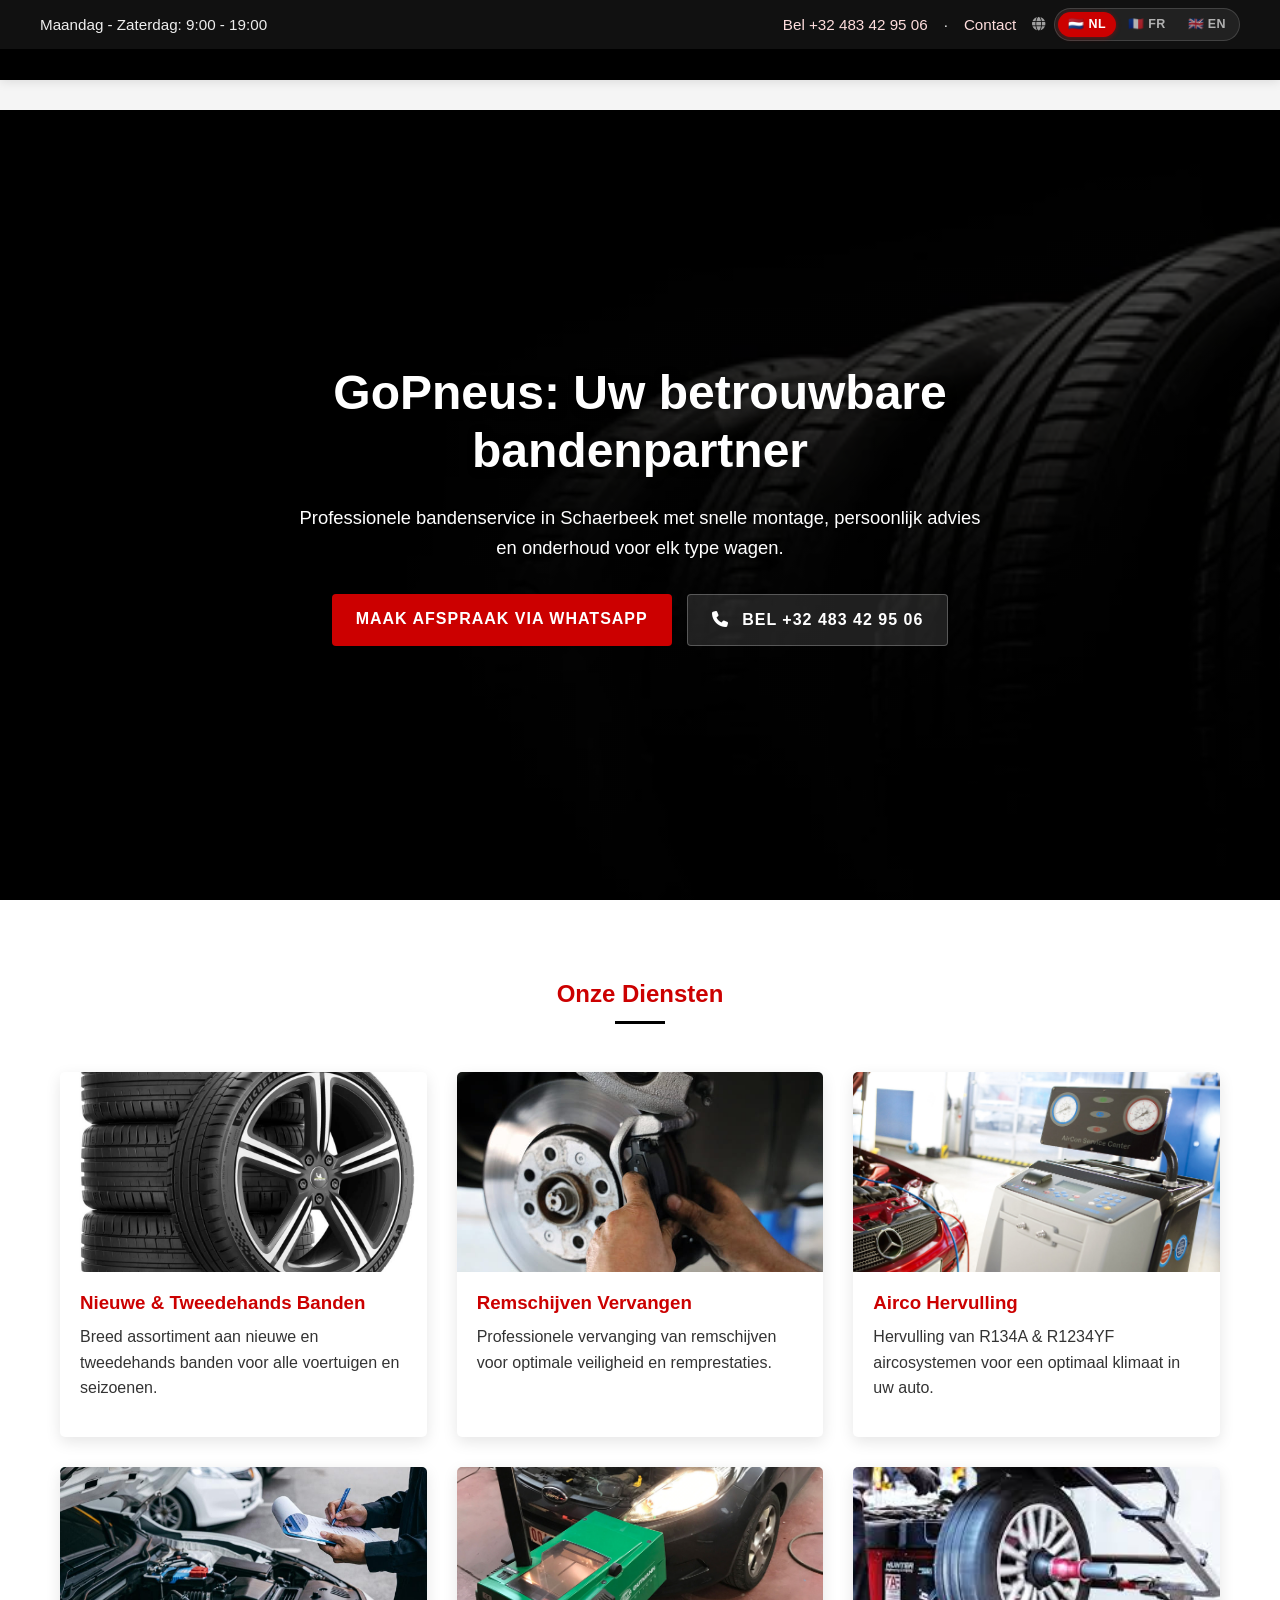
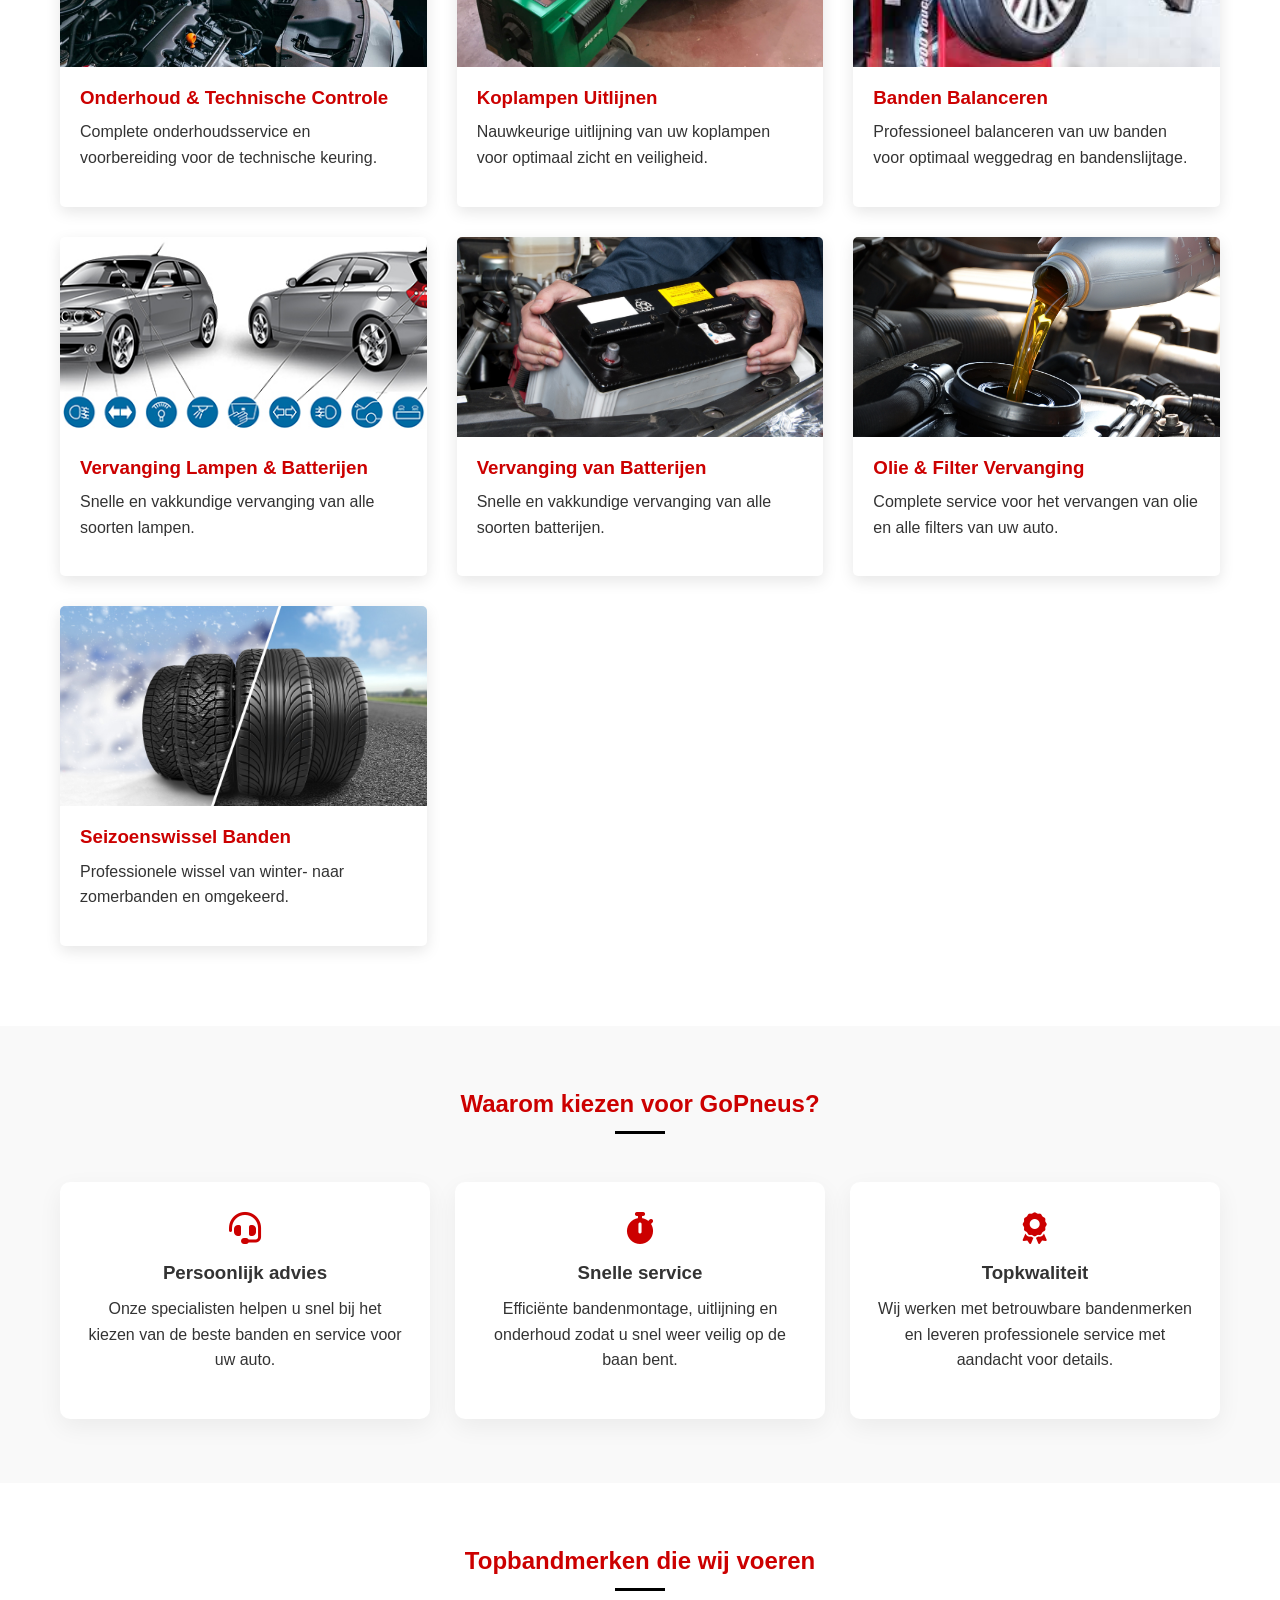
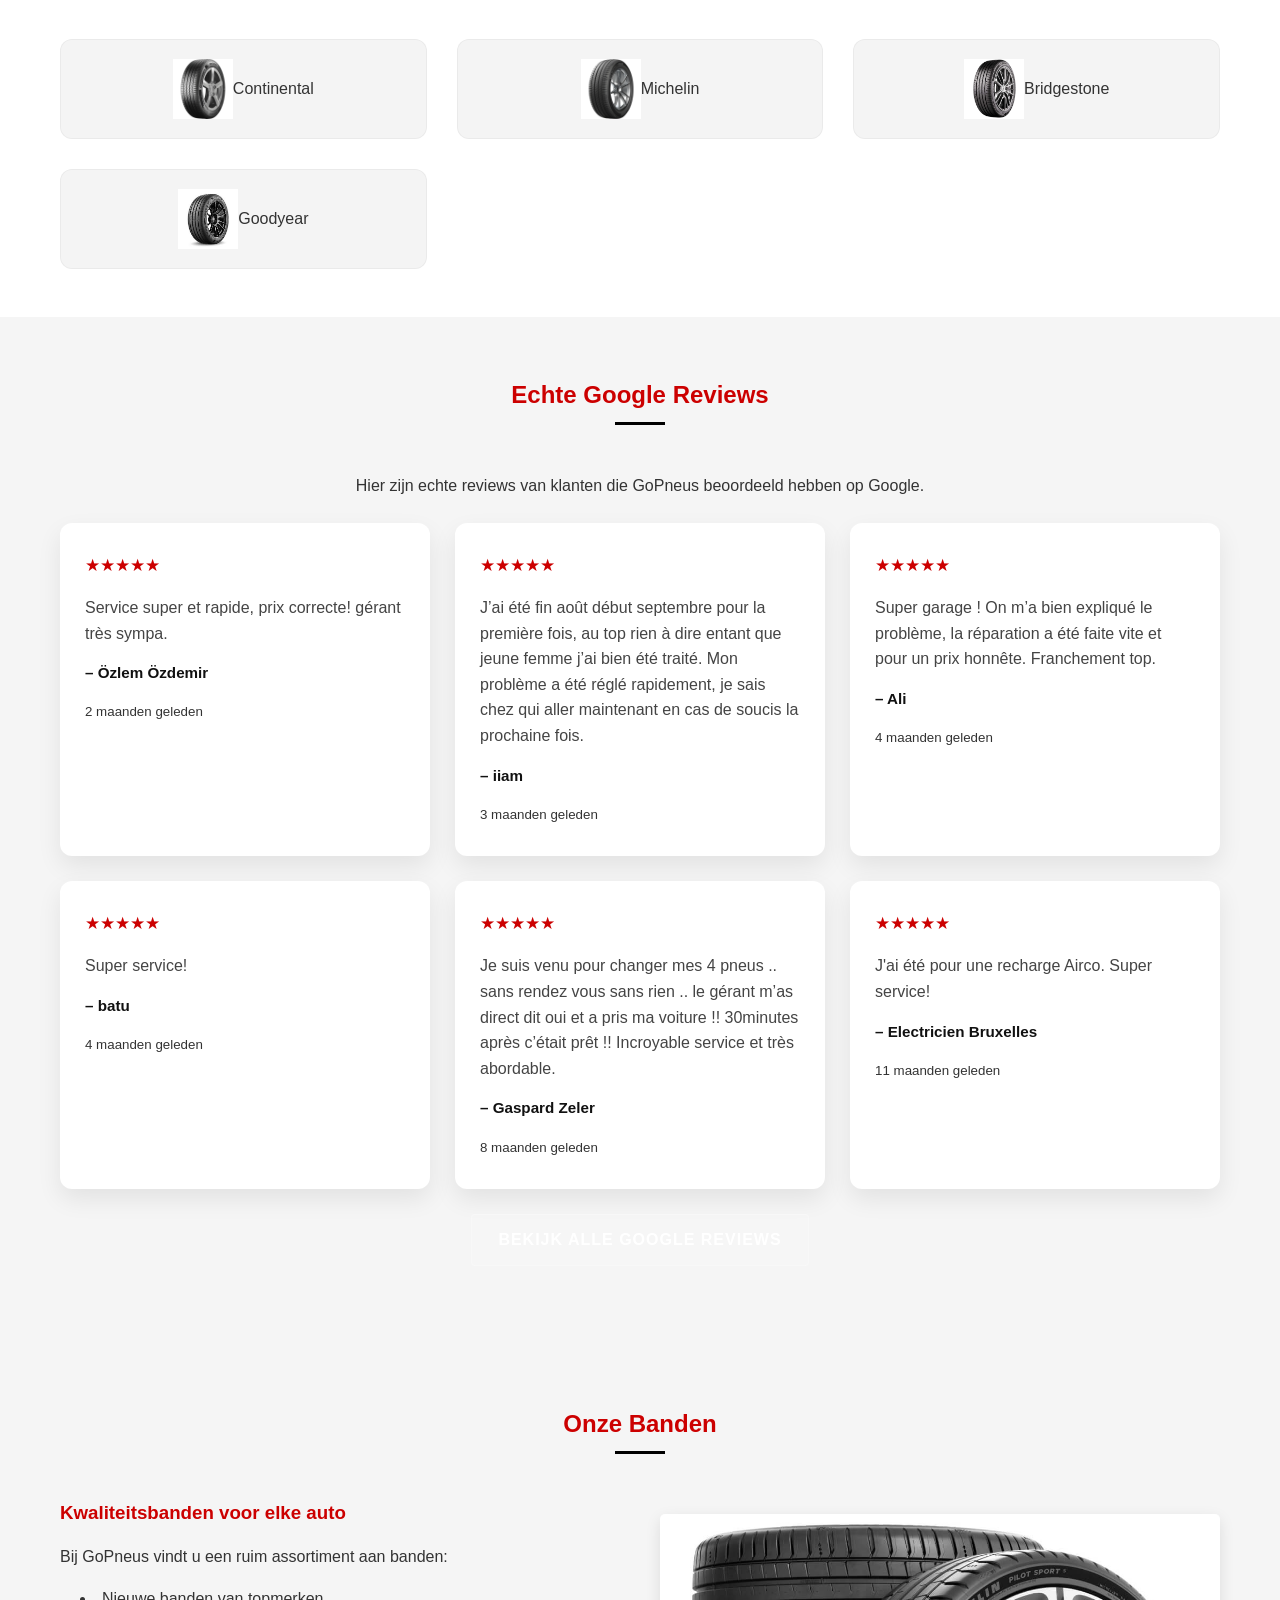
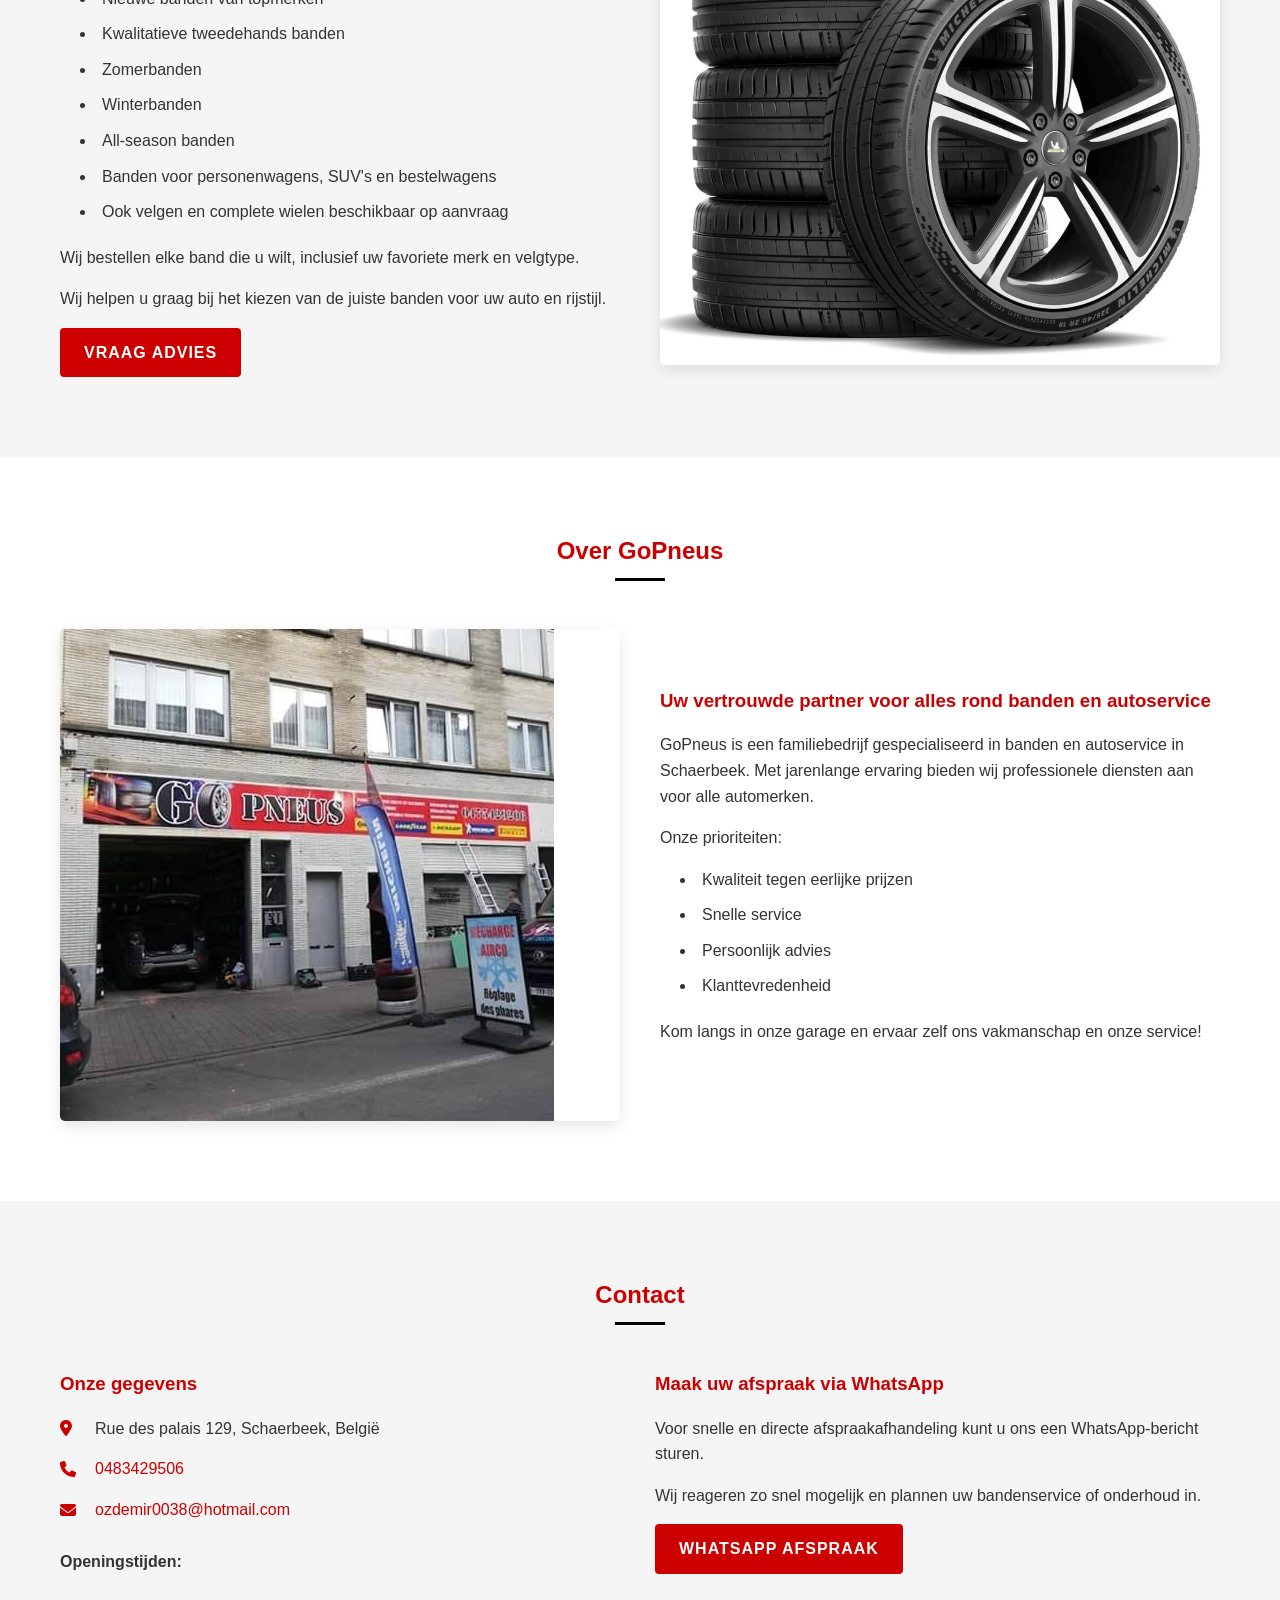
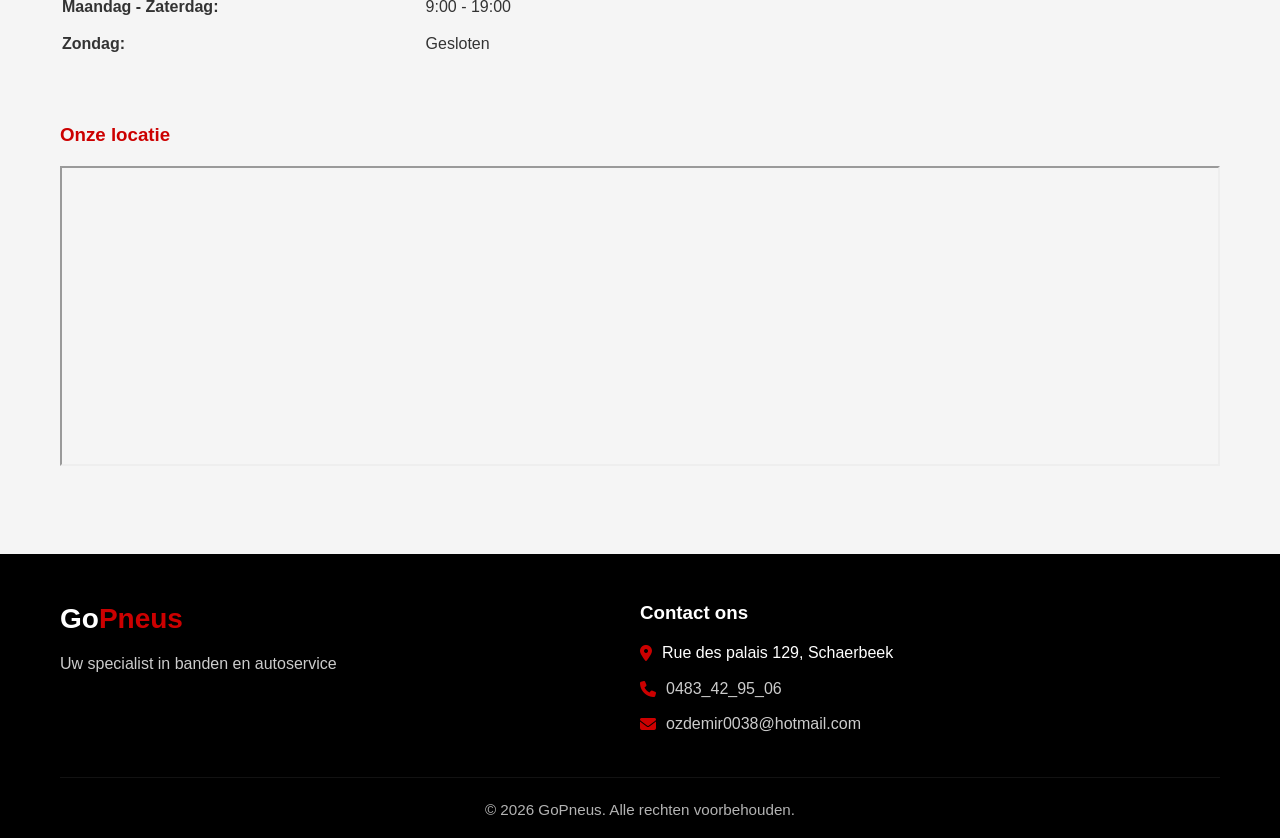
==== WebSite/index.html @ 8bdf1bf9 "Initial commit: GoPneus website with professional language switcher Co-Authored-By: Claude Sonnet 4." ====
<!DOCTYPE html>
<html lang="nl">

<head>
    <meta charset="UTF-8">
    <meta name="viewport" content="width=device-width, initial-scale=1.0">
    <meta name="description" content="GoPneus - Uw bandenspecialist in Schaerbeek. Banden, onderhoud, lampen, accu's en technische controle met persoonlijke service.">
    <title>GoPneus - Uw Bandenspecialist in Schaerbeek</title>
    <link rel="stylesheet" href="https://cdnjs.cloudflare.com/ajax/libs/font-awesome/6.4.0/css/all.min.css" crossorigin="anonymous" referrerpolicy="no-referrer" />
    <link rel="stylesheet" href="style.css">
</head>

<body>
    <div class="top-bar">
        <div class="container">
            <div data-i18n="topbar_hours">Maandag - Zaterdag: 9:00 - 19:00</div>
            <div class="top-bar-right">
                <a href="tel:+32483429506">Bel +32 483 42 95 06</a> · <a href="#contact" data-i18n="topbar_contact">Contact</a>
                <div class="lang-switcher">
                    <i class="fas fa-globe lang-icon"></i>
                    <div class="lang-group">
                        <button class="lang-btn active" data-lang="nl">🇳🇱 NL</button>
                        <button class="lang-btn" data-lang="fr">🇫🇷 FR</button>
                        <button class="lang-btn" data-lang="en">🇬🇧 EN</button>
                    </div>
                </div>
            </div>
        </div>
    </div>

    <header>
        <div class="container">
            <h1 class="logo">Go<span>Pneus</span></h1>
            <nav aria-label="Hoofdmenu">
                <ul class="main-menu">
                    <li><a href="#home" data-i18n="nav_home">Home</a></li>
                    <li><a href="#services" data-i18n="nav_services">Diensten</a></li>
                    <li><a href="#banden" data-i18n="nav_tyres">Banden</a></li>
                    <li><a href="#over-ons" data-i18n="nav_about">Over Ons</a></li>
                    <li><a href="#contact" data-i18n="nav_contact">Contact</a></li>
                </ul>
                <div class="hamburger">
                    <span></span>
                    <span></span>
                    <span></span>
                </div>
            </nav>
        </div>
    </header>

    <section class="hero" id="home">
        <div class="hero-content">
            <h2 data-i18n="hero_title">GoPneus: Uw betrouwbare bandenpartner</h2>
            <p data-i18n="hero_text">Professionele bandenservice in Schaerbeek met snelle montage, persoonlijk advies en onderhoud voor elk type wagen.</p>
            <div class="hero-buttons">
                <a href="https://wa.me/32483429506?text=Hallo%20GoPneus%2C%20ik%20wil%20een%20afspraak%20maken." target="_blank" rel="noopener" class="btn" data-i18n="hero_btn_whatsapp">Maak afspraak via WhatsApp</a>
                <a href="tel:+32483429506" class="btn btn-secondary"><i class="fas fa-phone"></i> <span data-i18n="hero_btn_call">Bel +32 483 42 95 06</span></a>
            </div>
        </div>
    </section>

    <section id="services" class="services">
        <div class="container">
            <h2 class="section-title" data-i18n="services_title">Onze Diensten</h2>
            <div class="service-grid">
                <div class="service-card">
                    <div class="service-img">
                        <img src="images/new_tyres.jpg"
                            alt="Nieuwe en tweedehands banden">
                    </div>
                    <div class="service-info">
                        <h3>Nieuwe &amp; Tweedehands Banden</h3>
                        <p>Breed assortiment aan nieuwe en tweedehands banden voor alle voertuigen en seizoenen.</p>
                    </div>
                </div>

                <div class="service-card">
                    <div class="service-img">
                        <img src="images/rem.jpeg"
                            alt="Remschijven vervangen">
                    </div>
                    <div class="service-info">
                        <h3>Remschijven Vervangen</h3>
                        <p>Professionele vervanging van remschijven voor optimale veiligheid en remprestaties.</p>
                    </div>
                </div>

                <div class="service-card">
                    <div class="service-img">
                        <img src="images/airco-center-large.jpg"
                            alt="Airco hervulling">
                    </div>
                    <div class="service-info">
                        <h3>Airco Hervulling</h3>
                        <p>Hervulling van R134A &amp; R1234YF aircosystemen voor een optimaal klimaat in uw auto.</p>
                    </div>
                </div>

                <div class="service-card">
                    <div class="service-img">
                        <img src="images/Preparation_controle_technique_Wonderservice.jpg"
                            alt="Onderhoud en technische controle">
                    </div>
                    <div class="service-info">
                        <h3>Onderhoud &amp; Technische Controle</h3>
                        <p>Complete onderhoudsservice en voorbereiding voor de technische keuring.</p>
                    </div>
                </div>

                <div class="service-card">
                    <div class="service-img">
                        <img src="images/test lichten midden.jpg"
                            alt="Koplampen uitlijnen">
                    </div>
                    <div class="service-info">
                        <h3>Koplampen Uitlijnen</h3>
                        <p>Nauwkeurige uitlijning van uw koplampen voor optimaal zicht en veiligheid.</p>
                    </div>
                </div>

                <div class="service-card">
                    <div class="service-img">
                        <img src="images/balance.jpg"
                            alt="Banden balanceren">
                    </div>
                    <div class="service-info">
                        <h3>Banden Balanceren</h3>
                        <p>Professioneel balanceren van uw banden voor optimaal weggedrag en bandenslijtage.</p>
                    </div>
                </div>

                <div class="service-card">
                    <div class="service-img">
                        <img src="images/Auto-lampen-banner.jpg"
                            alt="Vervanging van lampen">
                    </div>
                    <div class="service-info">
                        <h3>Vervanging Lampen &amp; Batterijen</h3>
                        <p>Snelle en vakkundige vervanging van alle soorten lampen.</p>
                    </div>
                </div>

                <div class="service-card">
                    <div class="service-img">
                        <img src="images/Batterij-Auto-FOTO-1.jpg"
                            alt="Vervanging van batterijen">
                    </div>
                    <div class="service-info">
                        <h3>Vervanging van Batterijen</h3>
                        <p>Snelle en vakkundige vervanging van alle soorten batterijen.</p>
                    </div>
                </div>

                <div class="service-card">
                    <div class="service-img">
                        <img src="images/olie_verandering.JPG"
                            alt="Olie en filter vervangen">
                    </div>
                    <div class="service-info">
                        <h3>Olie &amp; Filter Vervanging</h3>
                        <p>Complete service voor het vervangen van olie en alle filters van uw auto.</p>
                    </div>
                </div>

                <div class="service-card">
                    <div class="service-img">
                        <img src="images/winterbanden-zomerbanden.jpg"
                            alt="Seizoenswissel van banden">
                    </div>
                    <div class="service-info">
                        <h3>Seizoenswissel Banden</h3>
                        <p>Professionele wissel van winter- naar zomerbanden en omgekeerd.</p>
                    </div>
                </div>
            </div>
        </div>
    </section>

    <section class="why-us">
        <div class="container">
            <h2 class="section-title" data-i18n="why_title">Waarom kiezen voor GoPneus?</h2>
            <div class="why-grid">
                <div class="why-card">
                    <i class="fas fa-headset"></i>
                    <h3>Persoonlijk advies</h3>
                    <p>Onze specialisten helpen u snel bij het kiezen van de beste banden en service voor uw auto.</p>
                </div>
                <div class="why-card">
                    <i class="fas fa-stopwatch"></i>
                    <h3>Snelle service</h3>
                    <p>Efficiënte bandenmontage, uitlijning en onderhoud zodat u snel weer veilig op de baan bent.</p>
                </div>
                <div class="why-card">
                    <i class="fas fa-award"></i>
                    <h3>Topkwaliteit</h3>
                    <p>Wij werken met betrouwbare bandenmerken en leveren professionele service met aandacht voor details.</p>
                </div>
            </div>
        </div>
    </section>

    <section class="trusted-brands">
        <div class="container">
            <h2 class="section-title" data-i18n="trusted_title">Topbandmerken die wij voeren</h2>
            <div class="brand-grid">
                <div class="brand-box">
                    <img src="images/continental.jpg" alt="Continental banden">
                    <span>Continental</span>
                </div>
                <div class="brand-box">
                    <img src="images/michelin.jpg" alt="Michelin banden">
                    <span>Michelin</span>
                </div>
                <div class="brand-box">
                    <img src="images/band-bridgestone-turanza-6-205-55-r16-91-v--2740768.jpg" alt="Bridgestone banden">
                    <span>Bridgestone</span>
                </div>
                <div class="brand-box">
                    <img src="images/images.jpg" alt="Goodyear banden">
                    <span>Goodyear</span>
                </div>
            </div>
        </div>
    </section>

    <section class="reviews">
        <div class="container">
            <h2 class="section-title" data-i18n="reviews_title">Echte Google Reviews</h2>
            <div class="review-message" data-i18n="reviews_message">Hier zijn echte reviews van klanten die GoPneus beoordeeld hebben op Google.</div>
            <div class="review-grid">
                <div class="review-card">
                    <div class="review-stars">★★★★★</div>
                    <p>Service super et rapide, prix correcte! gérant très sympa.</p>
                    <h4>– Özlem Özdemir</h4>
                    <small>2 maanden geleden</small>
                </div>
                <div class="review-card">
                    <div class="review-stars">★★★★★</div>
                    <p>J’ai été fin août début septembre pour la première fois, au top rien à dire entant que jeune femme j’ai bien été traité. Mon problème a été réglé rapidement, je sais chez qui aller maintenant en cas de soucis la prochaine fois.</p>
                    <h4>– iiam</h4>
                    <small>3 maanden geleden</small>
                </div>
                <div class="review-card">
                    <div class="review-stars">★★★★★</div>
                    <p>Super garage ! On m’a bien expliqué le problème, la réparation a été faite vite et pour un prix honnête. Franchement top.</p>
                    <h4>– Ali</h4>
                    <small>4 maanden geleden</small>
                </div>
                <div class="review-card">
                    <div class="review-stars">★★★★★</div>
                    <p>Super service!</p>
                    <h4>– batu</h4>
                    <small>4 maanden geleden</small>
                </div>
                <div class="review-card">
                    <div class="review-stars">★★★★★</div>
                    <p>Je suis venu pour changer mes 4 pneus .. sans rendez vous sans rien .. le gérant m’as direct dit oui et a pris ma voiture !! 30minutes après c’était prêt !! Incroyable service et très abordable.</p>
                    <h4>– Gaspard Zeler</h4>
                    <small>8 maanden geleden</small>
                </div>
                <div class="review-card">
                    <div class="review-stars">★★★★★</div>
                    <p>J'ai été pour une recharge Airco. Super service!</p>
                    <h4>– Electricien Bruxelles</h4>
                    <small>11 maanden geleden</small>
                </div>
            </div>
            <div class="review-footer">
                <a href="https://www.google.com/maps/search/GoPneus+Schaerbeek" target="_blank" rel="noopener" class="btn btn-secondary" data-i18n="reviews_btn">Bekijk alle Google Reviews</a>
            </div>
        </div>
    </section>

    <section id="banden" class="banden">
        <div class="container">
            <h2 class="section-title" data-i18n="tyres_title">Onze Banden</h2>
            <div class="banden-info">
                <div class="banden-text">
                    <h3>Kwaliteitsbanden voor elke auto</h3>
                    <p>Bij GoPneus vindt u een ruim assortiment aan banden:</p>
                    <ul>
                        <li>Nieuwe banden van topmerken</li>
                        <li>Kwalitatieve tweedehands banden</li>
                        <li>Zomerbanden</li>
                        <li>Winterbanden</li>
                        <li>All-season banden</li>
                        <li>Banden voor personenwagens, SUV's en bestelwagens</li>
                        <li>Ook velgen en complete wielen beschikbaar op aanvraag</li>
                    </ul>
                    <p>Wij bestellen elke band die u wilt, inclusief uw favoriete merk en velgtype.</p>
                    <p>Wij helpen u graag bij het kiezen van de juiste banden voor uw auto en rijstijl.</p>
                    <a href="#contact" class="btn">Vraag advies</a>
                </div>
                <div class="banden-image">
                    <img src="images/new_tyres.jpg"
                        alt="Verschillende soorten banden">
                </div>
            </div>
        </div>
    </section>

    <section id="over-ons" class="over-ons">
        <div class="container">
            <h2 class="section-title">Over GoPneus</h2>
            <div class="over-ons-content">
                <div class="over-ons-image">
                    <img src="images/garage_foto.jpg"
                        alt="GoPneus Garage">
                </div>
                <div class="over-ons-text">
                    <h3>Uw vertrouwde partner voor alles rond banden en autoservice</h3>
                    <p>GoPneus is een familiebedrijf gespecialiseerd in banden en autoservice in Schaerbeek. Met
                        jarenlange ervaring bieden wij professionele diensten aan voor alle automerken.</p>
                    <p>Onze prioriteiten:</p>
                    <ul>
                        <li>Kwaliteit tegen eerlijke prijzen</li>
                        <li>Snelle service</li>
                        <li>Persoonlijk advies</li>
                        <li>Klanttevredenheid</li>
                    </ul>
                    <p>Kom langs in onze garage en ervaar zelf ons vakmanschap en onze service!</p>
                </div>
            </div>
        </div>
    </section>

    <section id="contact" class="contact">
        <div class="container">
            <h2 class="section-title" data-i18n="contact_title">Contact</h2>
            <div class="contact-grid">
                <div class="contact-info">
                    <h3 data-i18n="contact_data_title">Onze gegevens</h3>
                    <ul class="contact-details">
                        <li>
                            <i class="fas fa-map-marker-alt"></i>
                            <span>Rue des palais 129, Schaerbeek, België</span>
                        </li>
                        <li>
                            <i class="fas fa-phone"></i>
                            <span><a href="tel:+32483429506">0483429506</a></span>
                        </li>
                        <li>
                            <i class="fas fa-envelope"></i>
                            <span><a href="mailto:ozdemir0038@hotmail.com">ozdemir0038@hotmail.com</a></span>
                        </li>
                    </ul>
                    <div class="openingstijden">
                        <h4 data-i18n="opening_hours_title">Openingstijden:</h4>
                        <table>
                            <tr>
                                <td>Maandag - Zaterdag:</td>
                                <td>9:00 - 19:00</td>
                            </tr>
                            <tr>
                                <td>Zondag:</td>

                                <td>Gesloten</td>
                            </tr>
                        </table>
                    </div>
                </div>

                <div class="contact-form">
                    <h3 data-i18n="appointment_title">Maak uw afspraak via WhatsApp</h3>
                    <p data-i18n="appointment_text1">Voor snelle en directe afspraakafhandeling kunt u ons een WhatsApp-bericht sturen.</p>
                    <p data-i18n="appointment_text2">Wij reageren zo snel mogelijk en plannen uw bandenservice of onderhoud in.</p>
                    <a href="https://wa.me/32483429506?text=Hallo%20GoPneus%2C%20ik%20wil%20een%20afspraak%20maken." target="_blank" rel="noopener" class="btn" data-i18n="whatsapp_appointment">WhatsApp afspraak</a>
                </div>

                <div class="location-map">
                    <h3>Onze locatie</h3>
                    <iframe
                        src="https://www.google.com/maps/embed?pb=!1m18!1m12!1m3!1d2518.1435899358675!2d4.369674!3d50.8654545!2m3!1f0!2f0!3f0!3m2!1i1024!2i768!4f13.1!3m3!1m2!1s0x47c3c3d4e5cf7a57%3A0x985e18043c5de5c0!2sRue%20des%20Palais%20129%2C%201030%20Schaerbeek!5e0!3m2!1snl!2sbe!4v1597315842123!5m2!1snl!2sbe"
                        width="100%" height="300" title="GoPneus locatie" allowfullscreen="" aria-hidden="false"
                        tabindex="0"></iframe>
                </div>
            </div>
        </div>
    </section>

    <footer>
        <div class="container">
            <div class="footer-content">
                <div class="footer-logo">
                    <h2 class="logo">Go<span>Pneus</span></h2>
                    <p>Uw specialist in banden en autoservice</p>
                </div>
                <div class="footer-contact">
                    <h3>Contact ons</h3>
                    <p><i class="fas fa-map-marker-alt"></i> Rue des palais 129, Schaerbeek</p>
                    <p><i class="fas fa-phone"></i> <a href="tel:+32483429506">0483_42_95_06</a></p>
                    <p><i class="fas fa-envelope"></i> <a
                            href="mailto:ozdemir0038@hotmail.com">ozdemir0038@hotmail.com</a></p>
                </div>
            </div>
            <div class="footer-bottom">© 2026 GoPneus. Alle rechten voorbehouden.</div>
        </div>
    </footer>

    <script src="script.js"></script>
</body>

</html>
---- WebSite/style.css ----
/* Reset en basis stijlen */
* {
    margin: 0;
    padding: 0;
    box-sizing: border-box;
}

html {
    font-size: 16px;
    scroll-behavior: smooth;
}

body {
    font-family: 'Segoe UI', Tahoma, Geneva, Verdana, sans-serif;
    line-height: 1.6;
    color: #333;
    background-color: #f5f5f5;
}

img {
    max-width: 100%;
    height: auto;
    display: block;
}

/* Container */
.container {
    width: 100%;
    max-width: 1200px;
    margin: 0 auto;
    padding: 0 20px;
}

/* Typografie */
h1, h2, h3, h4, h5, h6 {
    margin-bottom: 1rem;
    font-weight: 700;
    line-height: 1.2;
}

p {
    margin-bottom: 1rem;
}

a {
    color: #cc0000;
    text-decoration: none;
    transition: color 0.3s ease;
}

a:hover {
    color: #ff0000;
}

ul {
    list-style-position: inside;
}

.section-title {
    text-align: center;
    margin-bottom: 3rem;
    color: #cc0000;
    position: relative;
    padding-bottom: 15px;
}

.section-title::after {
    content: '';
    position: absolute;
    width: 50px;
    height: 3px;
    background-color: #000;
    bottom: 0;
    left: 50%;
    transform: translateX(-50%);
}

/* Buttons */
.btn {
    display: inline-block;
    background-color: #cc0000;
    color: white;
    padding: 12px 24px;
    border-radius: 4px;
    font-weight: 600;
    text-transform: uppercase;
    letter-spacing: 1px;
    transition: all 0.3s ease;
    border: none;
    cursor: pointer;
}

.btn:hover {
    background-color: #990000;
    transform: translateY(-3px);
    box-shadow: 0 5px 15px rgba(0, 0, 0, 0.1);
}

/* Top bar */
.top-bar {
    position: fixed;
    top: 0;
    left: 0;
    width: 100%;
    background-color: #111;
    color: #eee;
    font-size: 0.95rem;
    z-index: 1001;
}

.top-bar .container {
    display: flex;
    justify-content: space-between;
    align-items: center;
    padding: 0.5rem 0;
}

.top-bar-right {
    display: flex;
    align-items: center;
    gap: 1rem;
    flex-wrap: wrap;
}

.lang-switcher {
    display: flex;
    align-items: center;
    gap: 8px;
}

.lang-icon {
    color: rgba(255, 255, 255, 0.6);
    font-size: 0.85rem;
}

.lang-group {
    display: flex;
    align-items: center;
    background: rgba(255, 255, 255, 0.07);
    border: 1px solid rgba(255, 255, 255, 0.15);
    border-radius: 20px;
    padding: 3px;
    gap: 2px;
}

.lang-btn {
    border: none;
    background: transparent;
    color: rgba(255, 255, 255, 0.65);
    padding: 4px 10px;
    border-radius: 16px;
    cursor: pointer;
    font-weight: 600;
    font-size: 0.78rem;
    letter-spacing: 0.4px;
    transition: all 0.22s ease;
    min-width: unset;
    text-align: center;
    line-height: 1.4;
}

.lang-btn.active {
    background-color: #cc0000;
    color: #fff;
    box-shadow: 0 1px 5px rgba(204, 0, 0, 0.45);
}

.lang-btn:hover:not(.active) {
    background: rgba(255, 255, 255, 0.13);
    color: #fff;
}

.top-bar a {
    color: #ffdddd;
}

.top-bar a:hover {
    color: #fff;
}

/* Header */
header {
    background-color: #000;
    padding: 15px 0;
    position: fixed;
    width: 100%;
    top: 0;
    z-index: 1000;
    box-shadow: 0 2px 10px rgba(0, 0, 0, 0.1);
}

header.scrolled {
    background-color: rgba(0, 0, 0, 0.95);
    padding: 10px 0;
}

header .container {
    display: flex;
    justify-content: space-between;
    align-items: center;
}

.logo {
    color: #fff;
    font-size: 28px;
    font-weight: 700;
}

.logo span {
    color: #cc0000;
}

.main-menu {
    display: flex;
    list-style: none;
}

.main-menu li {
    margin-left: 30px;
}

.main-menu a {
    color: #fff;
    font-weight: 500;
    position: relative;
    padding: 5px 0;
}

.main-menu a::after {
    content: '';
    position: absolute;
    width: 0;
    height: 2px;
    background-color: #cc0000;
    bottom: 0;
    left: 0;
    transition: width 0.3s ease;
}

.main-menu a:hover {
    color: #cc0000;
}

.main-menu a:hover::after {
    width: 100%;
}

.hamburger {
    display: none;
    flex-direction: column;
    cursor: pointer;
}

.hamburger span {
    width: 25px;
    height: 3px;
    background-color: #fff;
    margin-bottom: 5px;
    border-radius: 2px;
    transition: all 0.3s ease;
}

/* Hero Section */
.hero {
    background-image: linear-gradient(rgba(0, 0, 0, 0.55), rgba(0, 0, 0, 0.55)), url("images/hero.png");
    background-size: cover;
    background-position: center;
    background-repeat: no-repeat;
    min-height: calc(100vh - 110px);
    display: flex;
    align-items: center;
    justify-content: center;
    color: #fff;
    margin-top: 110px;
    position: relative;
    text-align: center;
    padding: 0 20px;
}

.hero::before {
    content: '';
    position: absolute;
    inset: 0;
    background: rgba(0, 0, 0, 0.35);
}

.hero-content {
    position: relative;
    z-index: 1;
    max-width: 700px;
    margin: 0 auto;
    text-align: center;
}

.hero h2 {
    font-size: 3rem;
    margin-bottom: 1.5rem;
    text-shadow: 2px 2px 8px rgba(0, 0, 0, 0.6);
}

.hero p {
    font-size: 1.15rem;
    margin-bottom: 2rem;
    text-shadow: 1px 1px 3px rgba(0, 0, 0, 0.6);
}

.hero-buttons {
    display: flex;
    justify-content: center;
    gap: 15px;
    flex-wrap: wrap;
}

.btn-secondary {
    background-color: rgba(255, 255, 255, 0.12);
    color: #fff;
    border: 1px solid rgba(255, 255, 255, 0.25);
}

.btn-secondary:hover {
    background-color: rgba(255, 255, 255, 0.2);
    color: #fff;
}

.btn-secondary i {
    margin-right: 8px;
}

/* Services Section */
.services {
    padding: 5rem 0;
    background-color: #fff;
}

.service-grid {
    display: grid;
    grid-template-columns: repeat(auto-fill, minmax(300px, 1fr));
    gap: 30px;
}

.service-card {
    background-color: #fff;
    border-radius: 5px;
    overflow: hidden;
    box-shadow: 0 5px 15px rgba(0, 0, 0, 0.1);
    transition: transform 0.3s ease, box-shadow 0.3s ease;
}

.service-card:hover {
    transform: translateY(-10px);
    box-shadow: 0 15px 30px rgba(0, 0, 0, 0.2);
}

.service-img {
    height: 200px;
    overflow: hidden;
}

.service-img img {
    width: 100%;
    height: 100%;
    object-fit: cover;
    transition: transform 0.5s ease;
}

.service-card:hover .service-img img {
    transform: scale(1.1);
}

.service-info {
    padding: 20px;
}

.service-info h3 {
    color: #cc0000;
    margin-bottom: 10px;
}

.why-us {
    padding: 4rem 0;
    background-color: #f9f9f9;
}

.why-grid {
    display: grid;
    grid-template-columns: repeat(3, minmax(220px, 1fr));
    gap: 25px;
}

.why-card {
    background-color: #fff;
    padding: 30px 25px;
    border-radius: 10px;
    box-shadow: 0 8px 24px rgba(0, 0, 0, 0.06);
    text-align: center;
    transition: transform 0.3s ease, box-shadow 0.3s ease;
}

.why-card:hover {
    transform: translateY(-6px);
    box-shadow: 0 14px 30px rgba(0, 0, 0, 0.12);
}

.why-card i {
    font-size: 2rem;
    color: #cc0000;
    margin-bottom: 18px;
}

.why-card h3 {
    margin-bottom: 12px;
}

.trusted-brands {
    padding: 4rem 0 3rem;
    background-color: #fff;
}

.brand-grid {
    display: grid;
    grid-template-columns: repeat(3, minmax(180px, 1fr));
    align-items: center;
    gap: 30px;
}

.brand-box {
    display: flex;
    align-items: center;
    justify-content: center;
    background-color: #f4f4f4;
    border-radius: 12px;
    padding: 20px;
    box-shadow: inset 0 0 0 1px rgba(0, 0, 0, 0.04);
}

.reviews {
    padding: 4rem 0;
    background-color: #f5f5f5;
}

.review-grid {
    display: grid;
    grid-template-columns: repeat(3, minmax(240px, 1fr));
    gap: 25px;
}

.review-card {
    background-color: #fff;
    padding: 30px 25px;
    border-radius: 12px;
    box-shadow: 0 10px 25px rgba(0, 0, 0, 0.08);
    transition: transform 0.3s ease, box-shadow 0.3s ease;
}

.review-card:hover {
    transform: translateY(-5px);
    box-shadow: 0 16px 30px rgba(0, 0, 0, 0.12);
}

.review-message {
    margin-bottom: 25px;
    font-size: 1rem;
    color: #333;
    text-align: center;
}

.review-footer {
    margin-top: 25px;
    text-align: center;
}

.review-footer .btn {
    padding: 12px 26px;
}

.review-stars {
    font-size: 1.05rem;
    color: #cc0000;
    margin-bottom: 15px;
}

.review-card p {
    margin-bottom: 18px;
    color: #444;
}

.review-card h4 {
    font-size: 0.95rem;
    font-weight: 700;
    color: #111;
}

.brand-box img {
    max-height: 60px;
    object-fit: contain;
}

/* Banden Section */
.banden {
    padding: 5rem 0;
    background-color: #f5f5f5;
}

.banden-info {
    display: grid;
    grid-template-columns: 1fr 1fr;
    gap: 40px;
    align-items: center;
}

.banden-text h3 {
    color: #cc0000;
    margin-bottom: 20px;
}

.banden-text ul {
    margin-bottom: 20px;
    list-style-type: disc;
    padding-left: 20px;
}

.banden-text li {
    margin-bottom: 10px;
}

.banden-image {
    border-radius: 5px;
    overflow: hidden;
    box-shadow: 0 5px 15px rgba(0, 0, 0, 0.1);
}

/* Over Ons Section */
.over-ons {
    padding: 5rem 0;
    background-color: #fff;
}

.over-ons-content {
    display: grid;
    grid-template-columns: 1fr 1fr;
    gap: 40px;
    align-items: center;
}

.over-ons-image {
    border-radius: 5px;
    overflow: hidden;
    box-shadow: 0 5px 15px rgba(0, 0, 0, 0.1);
    height: 100%;
}

.over-ons-image img {
    height: 100%;
    object-fit: cover;
}

.over-ons-text h3 {
    color: #cc0000;
    margin-bottom: 20px;
}

.over-ons-text ul {
    margin-bottom: 20px;
    list-style-type: disc;
    padding-left: 20px;
}

.over-ons-text li {
    margin-bottom: 10px;
}

/* Contact Section */
.contact {
    padding: 5rem 0;
    background-color: #f5f5f5;
}

.contact-grid {
    display: grid;
    grid-template-columns: 1fr 1fr;
    gap: 30px;
}

.location-map {
    grid-column: span 2;
    margin-top: 30px;
}

.contact-info h3,
.contact-form h3,
.location-map h3 {
    color: #cc0000;
    margin-bottom: 20px;
}

.contact-details {
    list-style: none;
    margin-bottom: 30px;
}

.contact-details li {
    display: flex;
    align-items: center;
    margin-bottom: 15px;
}

.contact-details i {
    margin-right: 15px;
    width: 20px;
    color: #cc0000;
}

.openingstijden {
    margin-top: 30px;
}

.openingstijden h4 {
    margin-bottom: 15px;
}

.openingstijden table {
    width: 100%;
}

.openingstijden td {
    padding: 5px 0;
}

.openingstijden td:first-child {
    font-weight: 600;
}

/* Contact Form */
.form-group {
    margin-bottom: 20px;
}

.form-group label {
    display: block;
    margin-bottom: 5px;
    font-weight: 500;
}

.form-group input,
.form-group textarea {
    width: 100%;
    padding: 10px;
    border: 1px solid #ddd;
    border-radius: 4px;
    font-family: inherit;
}

.form-group input:focus,
.form-group textarea:focus {
    outline: none;
    border-color: #cc0000;
}

/* Footer */
footer {
    background-color: #000;
    color: #fff;
    padding: 3rem 0 1rem;
}

.footer-content {
    display: grid;
    grid-template-columns: 2fr 1fr 1fr;
    gap: 40px;
    margin-bottom: 30px;
}

.footer-bottom {
    text-align: center;
    padding-top: 20px;
    border-top: 1px solid rgba(255, 255, 255, 0.1);
    opacity: 0.7;
    font-size: 0.95rem;
}

.footer-logo p {
    margin-top: 15px;
    opacity: 0.8;
}

.footer-links ul {
    list-style: none;
}

.footer-links li {
    margin-bottom: 10px;
}

.footer-links a {
    color: #fff;
    opacity: 0.8;
    transition: opacity 0.3s ease;
}

.footer-links a:hover {
    opacity: 1;
    color: #cc0000;
}

.footer-contact p {
    display: flex;
    align-items: center;
    margin-bottom: 10px;
}

.footer-contact i {
    margin-right: 10px;
    color: #cc0000;
}

.footer-contact a {
    color: #fff;
    opacity: 0.8;
}

.footer-contact a:hover {
    opacity: 1;
    color: #cc0000;
}

.footer-bottom {
    text-align: center;
    padding-top: 20px;
    border-top: 1px solid rgba(255, 255, 255, 0.1);
    opacity: 0.7;
}

/* Responsive Design */
@media (max-width: 992px) {
    .top-bar .container {
        flex-direction: column;
        text-align: center;
        gap: 10px;
    }

    .banden-info,
    .over-ons-content,
    .why-grid,
    .brand-grid,
    .review-grid,
    .contact-grid {
        grid-template-columns: 1fr;
    }
    
    .banden-image,
    .over-ons-image {
        order: -1;
    }
    
    .location-map {
        grid-column: span 1;
    }
    
    .footer-content {
        grid-template-columns: 1fr 1fr;
    }
    
    .footer-logo {
        grid-column: span 2;
    }
}

@media (max-width: 768px) {
    .main-menu {
        display: none;
        position: absolute;
        top: 100%;
        left: 0;
        right: 0;
        background-color: #000;
        flex-direction: column;
        text-align: center;
        padding: 20px 0;
    }
    
    .main-menu.active {
        display: flex;
    }
    
    .main-menu li {
        margin: 10px 0;
    }
    
    .hamburger {
        display: flex;
    }
    
    .hero {
        min-height: 60vh;
    }
    
    .hero h2 {
        font-size: 2rem;
    }
    
    .hero p {
        font-size: 1rem;
    }
    
    .hero-buttons {
        flex-direction: column;
        gap: 12px;
    }
    
    .contact-grid {
        grid-template-columns: 1fr;
    }
    
    .footer-content {
        grid-template-columns: 1fr;
    }
    
    .footer-logo {
        grid-column: span 1;
        text-align: center;
    }
}

@media (max-width: 576px) {
    .service-grid,
    .brand-grid,
    .review-grid {
        grid-template-columns: 1fr;
    }
    
    .section-title {
        font-size: 1.8rem;
    }
    
    .hero {
        padding: 0 10px;
    }
    
    .hero h2 {
        font-size: 1.8rem;
    }
    
    .hero p {
        font-size: 0.95rem;
    }
    
    .top-bar .container {
        gap: 8px;
    }
}
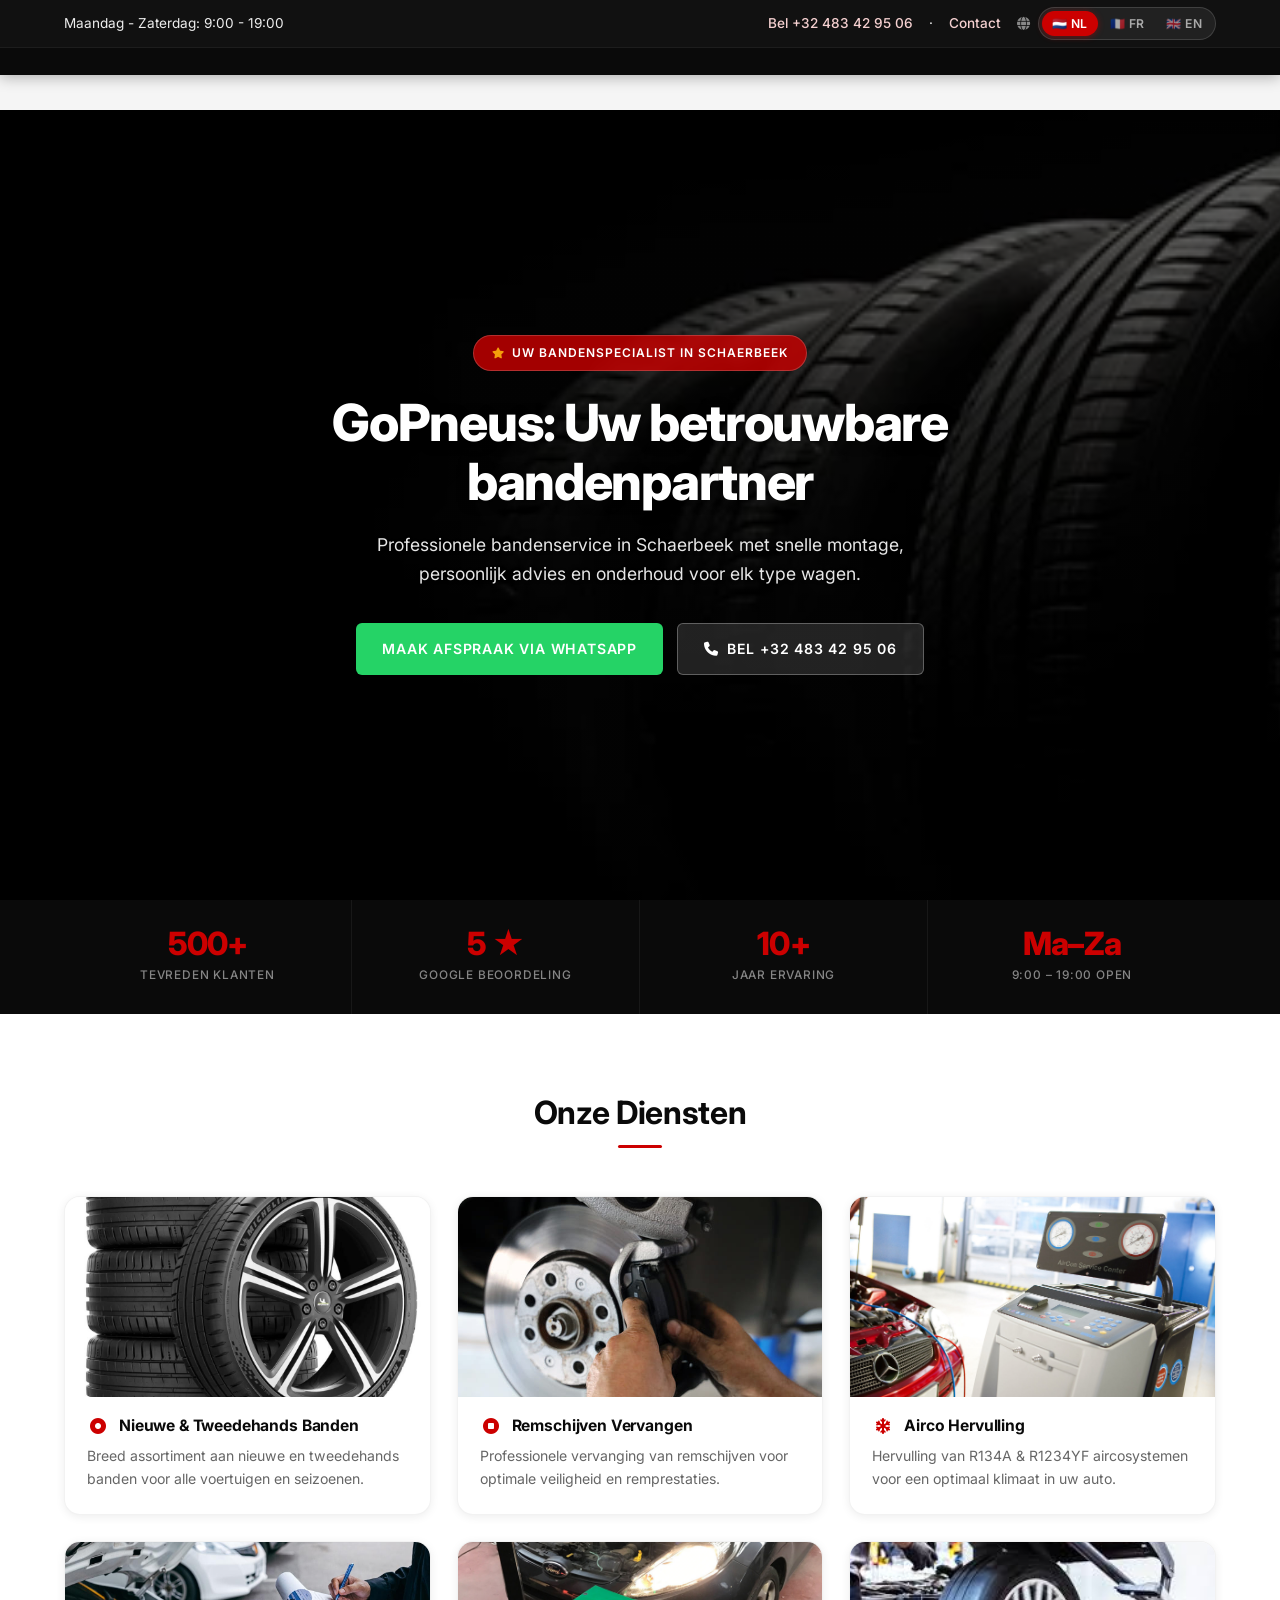
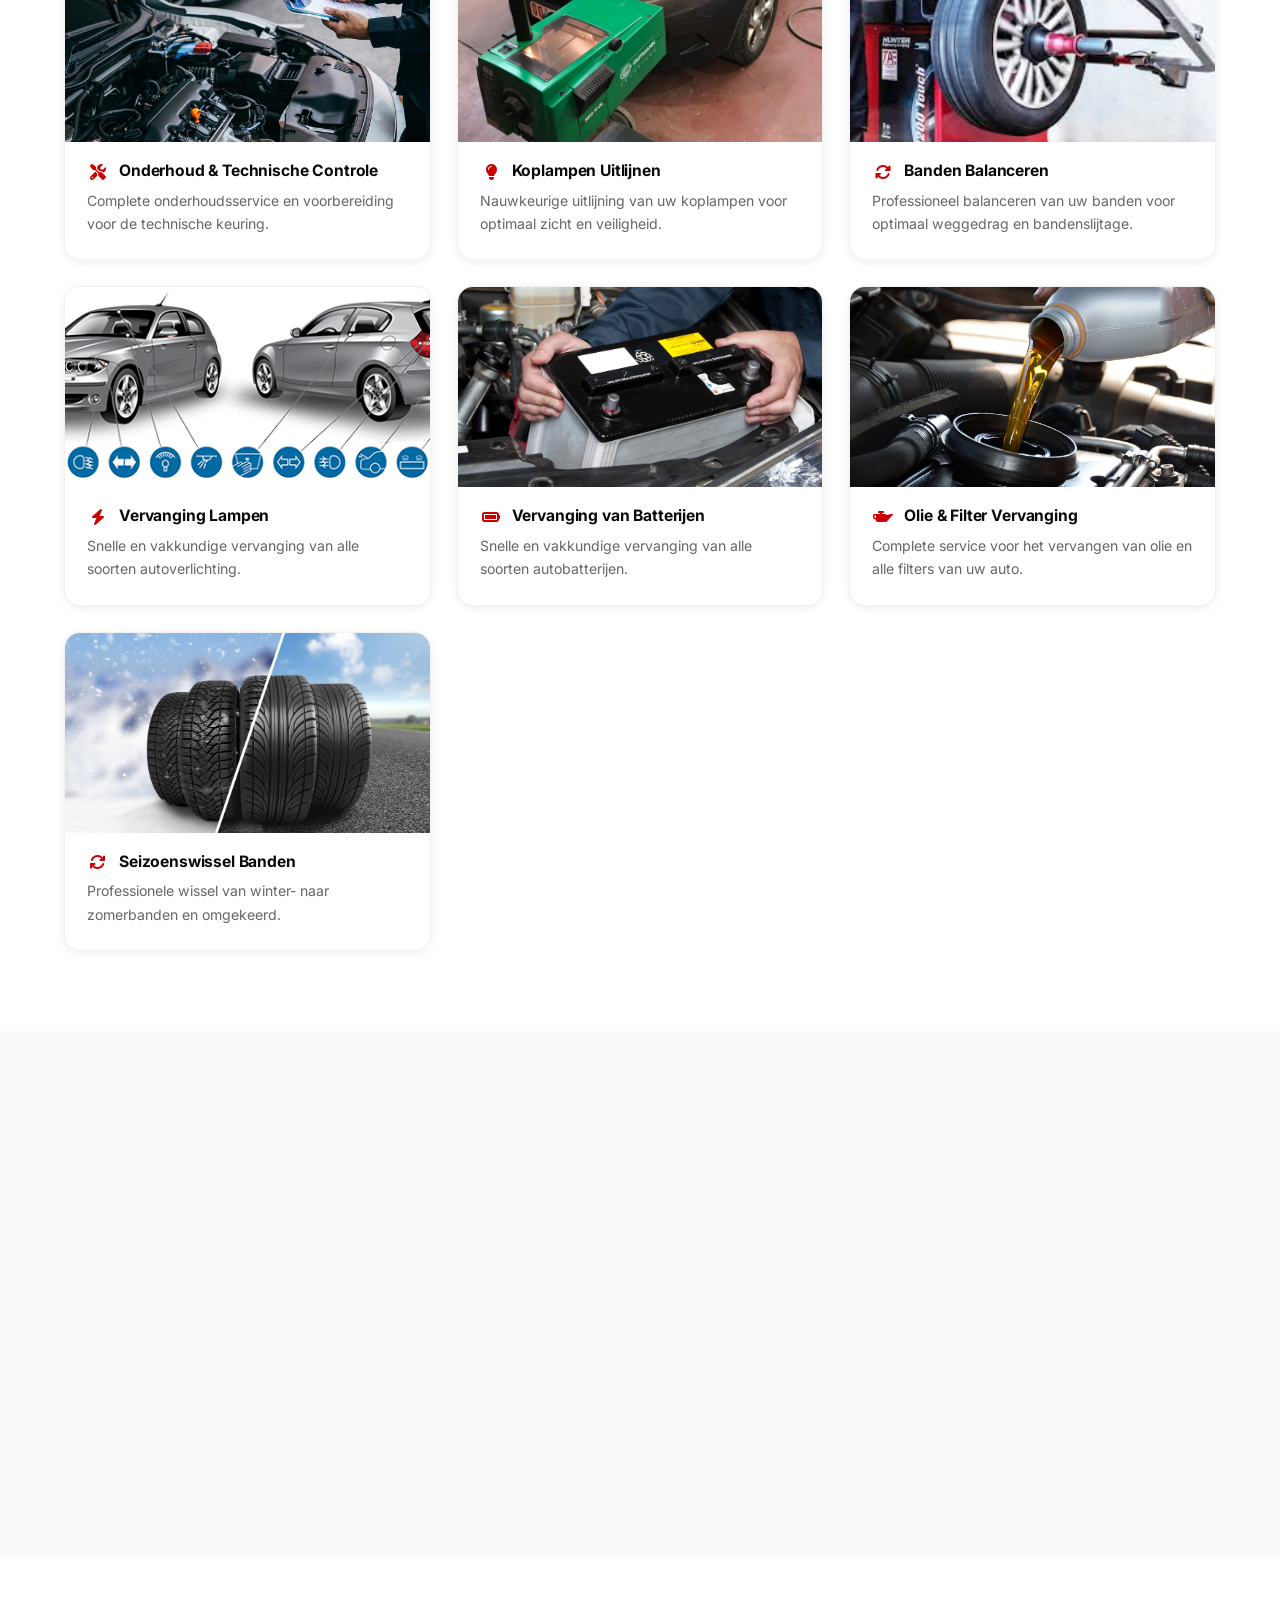
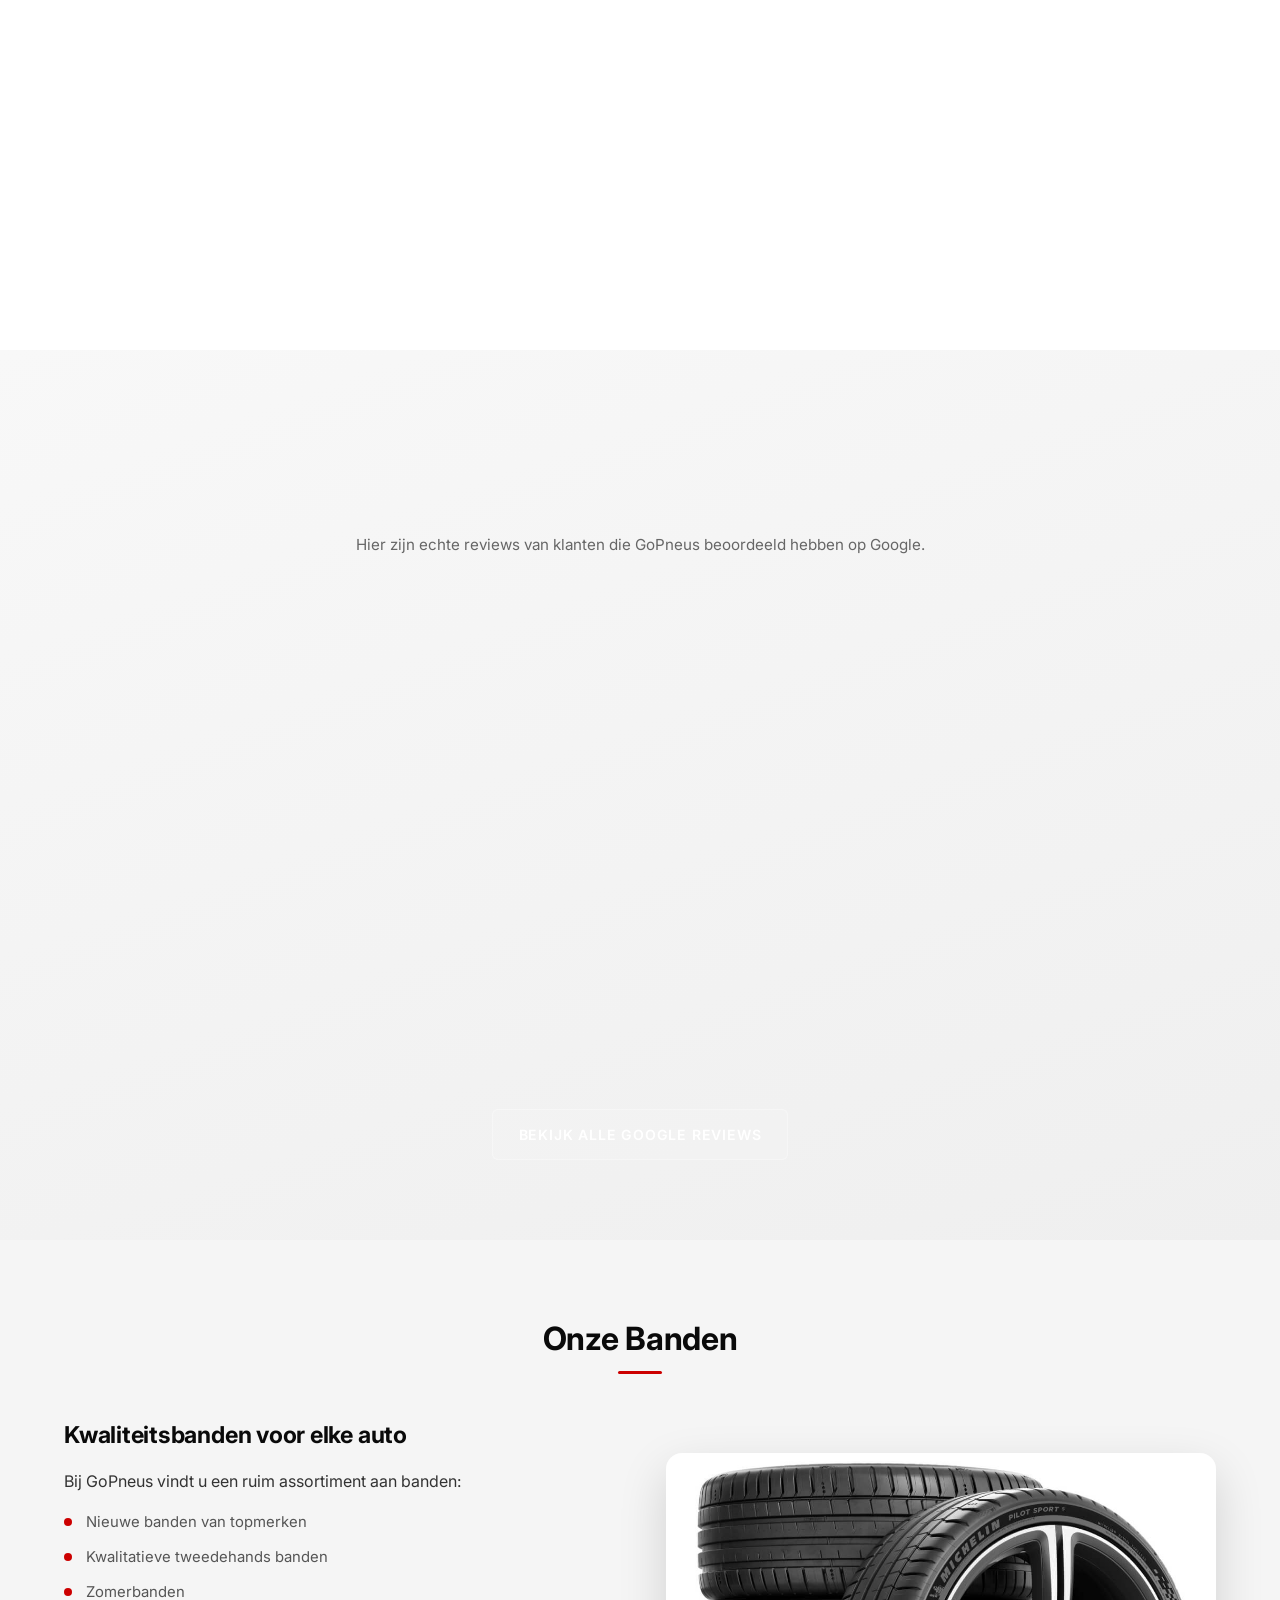
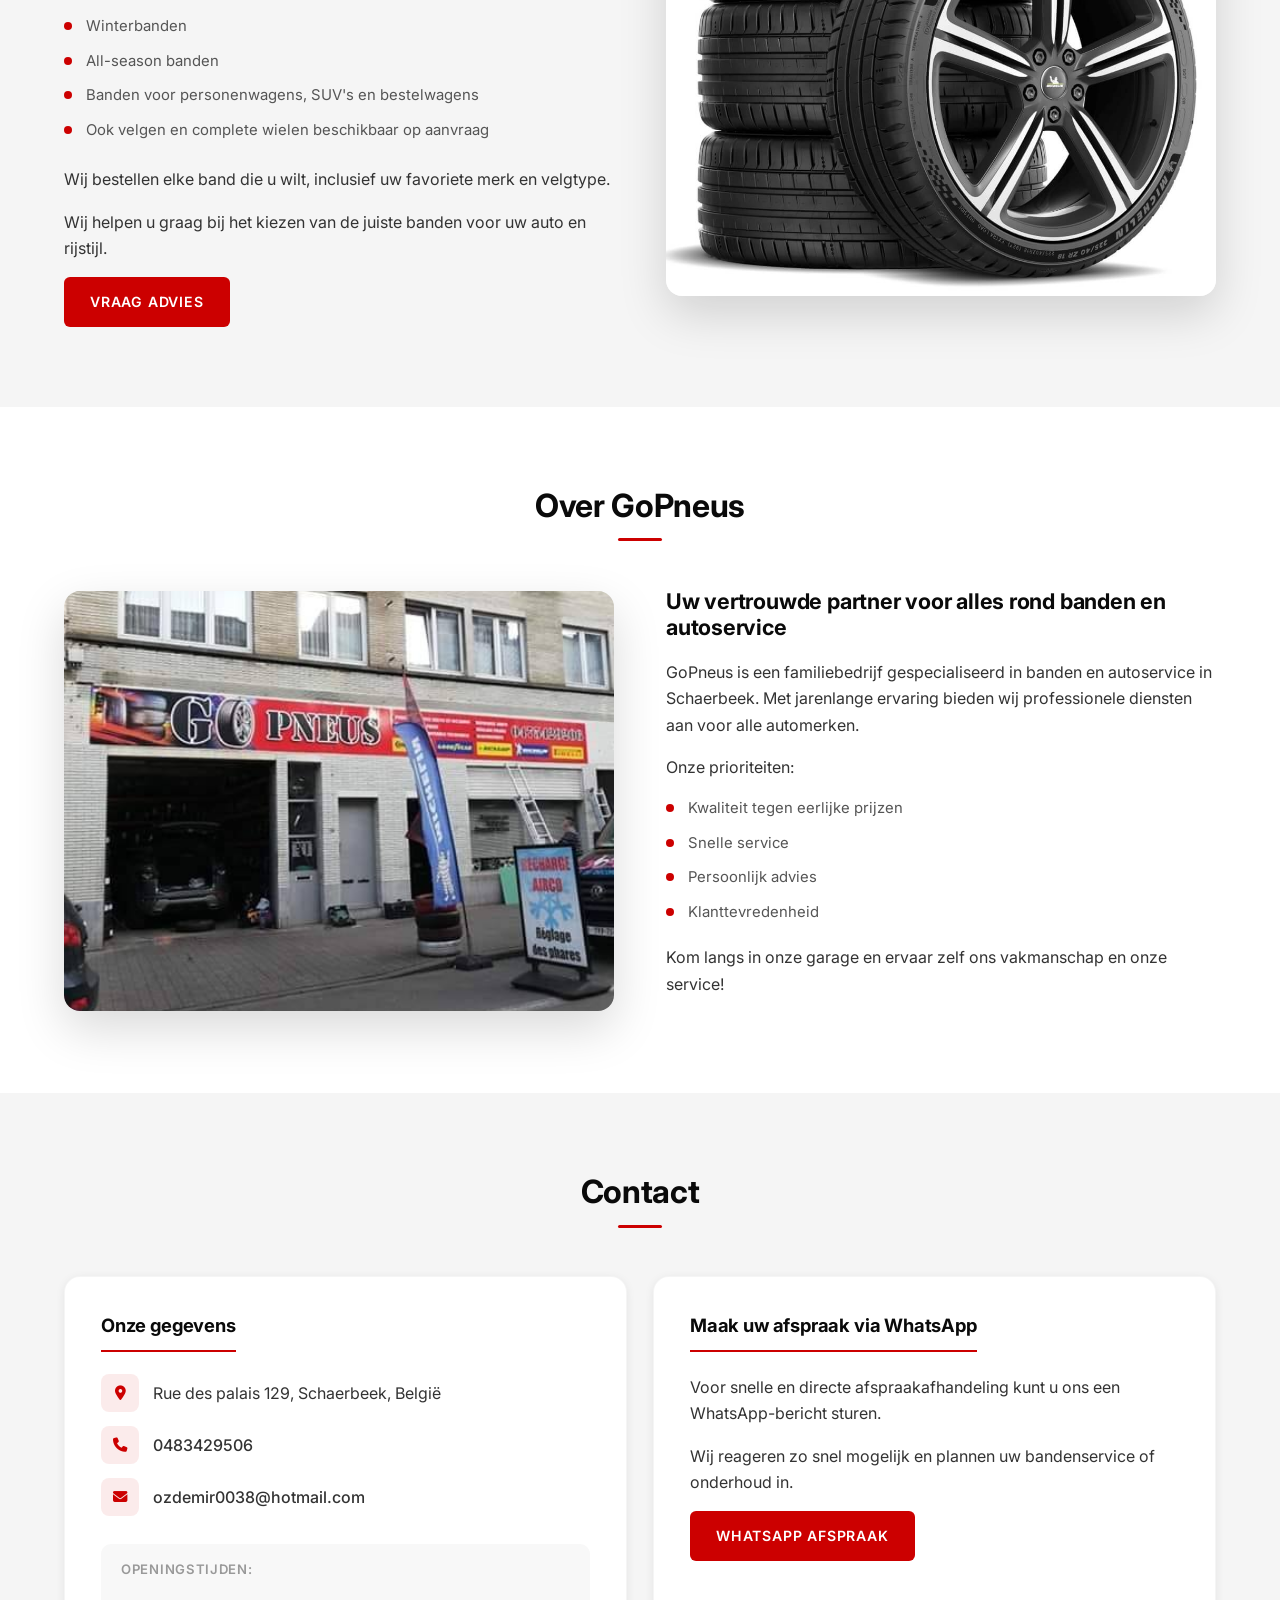
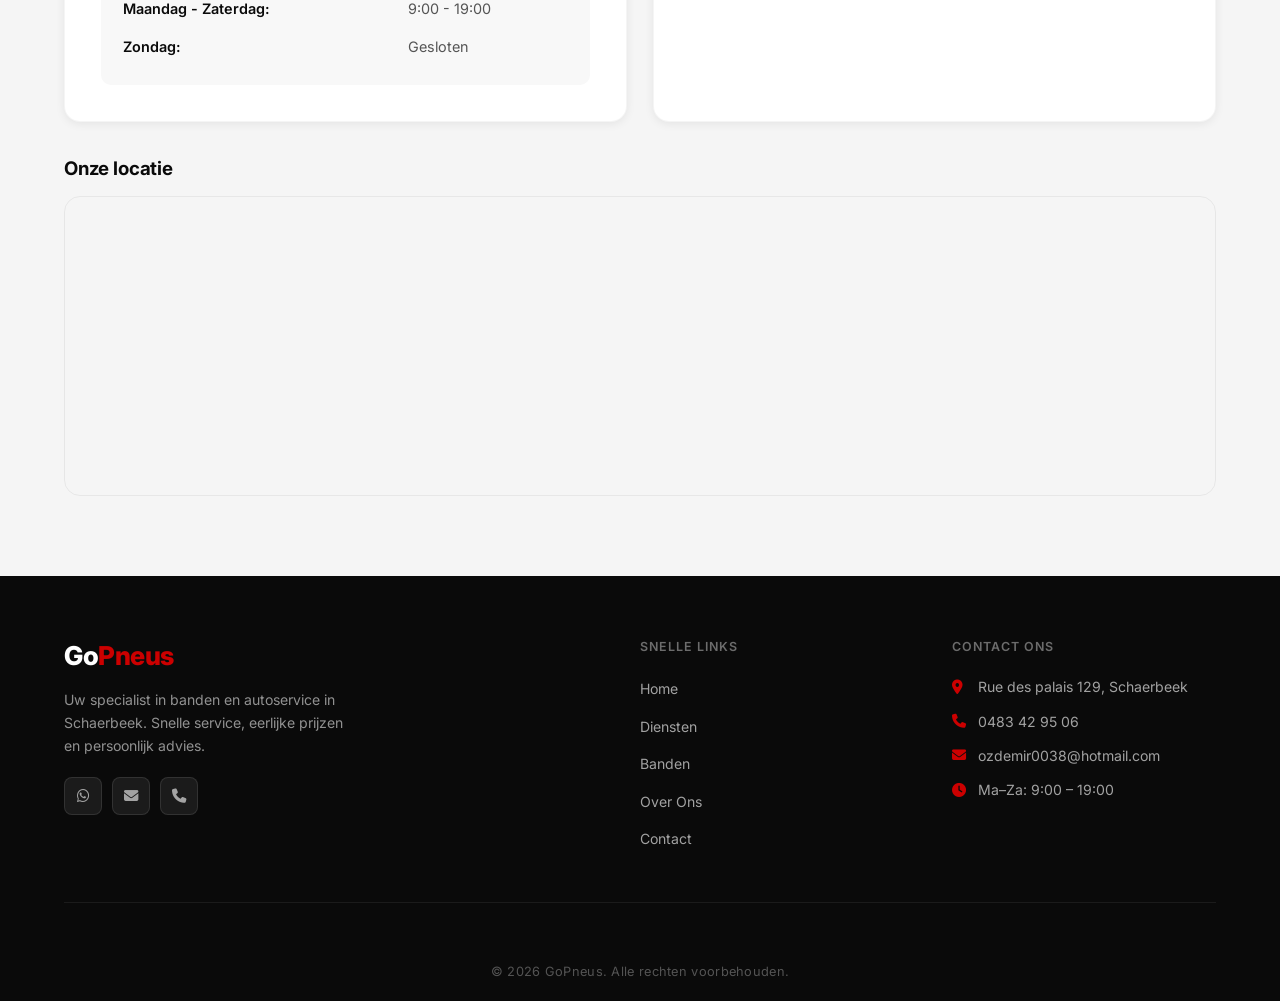
==== commit 7a6dd2a3: "Professional site redesign: Inter font, stats bar, icons, animations - Add Inter font (Google Fonts)" ====
--- a/WebSite/index.html
+++ b/WebSite/index.html
@@ -50,11 +50,33 @@
 
     <section class="hero" id="home">
         <div class="hero-content">
+            <div class="hero-badge"><i class="fas fa-star"></i> Uw bandenspecialist in Schaerbeek</div>
             <h2 data-i18n="hero_title">GoPneus: Uw betrouwbare bandenpartner</h2>
             <p data-i18n="hero_text">Professionele bandenservice in Schaerbeek met snelle montage, persoonlijk advies en onderhoud voor elk type wagen.</p>
             <div class="hero-buttons">
-                <a href="https://wa.me/32483429506?text=Hallo%20GoPneus%2C%20ik%20wil%20een%20afspraak%20maken." target="_blank" rel="noopener" class="btn" data-i18n="hero_btn_whatsapp">Maak afspraak via WhatsApp</a>
+                <a href="https://wa.me/32483429506?text=Hallo%20GoPneus%2C%20ik%20wil%20een%20afspraak%20maken." target="_blank" rel="noopener" class="btn btn-whatsapp" data-i18n="hero_btn_whatsapp"><i class="fab fa-whatsapp"></i> Maak afspraak via WhatsApp</a>
                 <a href="tel:+32483429506" class="btn btn-secondary"><i class="fas fa-phone"></i> <span data-i18n="hero_btn_call">Bel +32 483 42 95 06</span></a>
+            </div>
+        </div>
+    </section>
+
+    <section class="stats-strip">
+        <div class="container">
+            <div class="stat-item">
+                <span class="stat-number">500+</span>
+                <span class="stat-label">Tevreden klanten</span>
+            </div>
+            <div class="stat-item">
+                <span class="stat-number">5 ★</span>
+                <span class="stat-label">Google beoordeling</span>
+            </div>
+            <div class="stat-item">
+                <span class="stat-number">10+</span>
+                <span class="stat-label">Jaar ervaring</span>
+            </div>
+            <div class="stat-item">
+                <span class="stat-number">Ma–Za</span>
+                <span class="stat-label">9:00 – 19:00 open</span>
             </div>
         </div>
     </section>
@@ -65,110 +87,100 @@
             <div class="service-grid">
                 <div class="service-card">
                     <div class="service-img">
-                        <img src="images/new_tyres.jpg"
-                            alt="Nieuwe en tweedehands banden">
-                    </div>
-                    <div class="service-info">
-                        <h3>Nieuwe &amp; Tweedehands Banden</h3>
+                        <img src="images/new_tyres.jpg" alt="Nieuwe en tweedehands banden">
+                    </div>
+                    <div class="service-info">
+                        <h3><i class="fas fa-circle-dot"></i> Nieuwe &amp; Tweedehands Banden</h3>
                         <p>Breed assortiment aan nieuwe en tweedehands banden voor alle voertuigen en seizoenen.</p>
                     </div>
                 </div>
 
                 <div class="service-card">
                     <div class="service-img">
-                        <img src="images/rem.jpeg"
-                            alt="Remschijven vervangen">
-                    </div>
-                    <div class="service-info">
-                        <h3>Remschijven Vervangen</h3>
+                        <img src="images/rem.jpeg" alt="Remschijven vervangen">
+                    </div>
+                    <div class="service-info">
+                        <h3><i class="fas fa-circle-stop"></i> Remschijven Vervangen</h3>
                         <p>Professionele vervanging van remschijven voor optimale veiligheid en remprestaties.</p>
                     </div>
                 </div>
 
                 <div class="service-card">
                     <div class="service-img">
-                        <img src="images/airco-center-large.jpg"
-                            alt="Airco hervulling">
-                    </div>
-                    <div class="service-info">
-                        <h3>Airco Hervulling</h3>
+                        <img src="images/airco-center-large.jpg" alt="Airco hervulling">
+                    </div>
+                    <div class="service-info">
+                        <h3><i class="fas fa-snowflake"></i> Airco Hervulling</h3>
                         <p>Hervulling van R134A &amp; R1234YF aircosystemen voor een optimaal klimaat in uw auto.</p>
                     </div>
                 </div>
 
                 <div class="service-card">
                     <div class="service-img">
-                        <img src="images/Preparation_controle_technique_Wonderservice.jpg"
-                            alt="Onderhoud en technische controle">
-                    </div>
-                    <div class="service-info">
-                        <h3>Onderhoud &amp; Technische Controle</h3>
+                        <img src="images/Preparation_controle_technique_Wonderservice.jpg" alt="Onderhoud en technische controle">
+                    </div>
+                    <div class="service-info">
+                        <h3><i class="fas fa-screwdriver-wrench"></i> Onderhoud &amp; Technische Controle</h3>
                         <p>Complete onderhoudsservice en voorbereiding voor de technische keuring.</p>
                     </div>
                 </div>
 
                 <div class="service-card">
                     <div class="service-img">
-                        <img src="images/test lichten midden.jpg"
-                            alt="Koplampen uitlijnen">
-                    </div>
-                    <div class="service-info">
-                        <h3>Koplampen Uitlijnen</h3>
+                        <img src="images/test lichten midden.jpg" alt="Koplampen uitlijnen">
+                    </div>
+                    <div class="service-info">
+                        <h3><i class="fas fa-lightbulb"></i> Koplampen Uitlijnen</h3>
                         <p>Nauwkeurige uitlijning van uw koplampen voor optimaal zicht en veiligheid.</p>
                     </div>
                 </div>
 
                 <div class="service-card">
                     <div class="service-img">
-                        <img src="images/balance.jpg"
-                            alt="Banden balanceren">
-                    </div>
-                    <div class="service-info">
-                        <h3>Banden Balanceren</h3>
+                        <img src="images/balance.jpg" alt="Banden balanceren">
+                    </div>
+                    <div class="service-info">
+                        <h3><i class="fas fa-rotate"></i> Banden Balanceren</h3>
                         <p>Professioneel balanceren van uw banden voor optimaal weggedrag en bandenslijtage.</p>
                     </div>
                 </div>
 
                 <div class="service-card">
                     <div class="service-img">
-                        <img src="images/Auto-lampen-banner.jpg"
-                            alt="Vervanging van lampen">
-                    </div>
-                    <div class="service-info">
-                        <h3>Vervanging Lampen &amp; Batterijen</h3>
-                        <p>Snelle en vakkundige vervanging van alle soorten lampen.</p>
-                    </div>
-                </div>
-
-                <div class="service-card">
-                    <div class="service-img">
-                        <img src="images/Batterij-Auto-FOTO-1.jpg"
-                            alt="Vervanging van batterijen">
-                    </div>
-                    <div class="service-info">
-                        <h3>Vervanging van Batterijen</h3>
-                        <p>Snelle en vakkundige vervanging van alle soorten batterijen.</p>
-                    </div>
-                </div>
-
-                <div class="service-card">
-                    <div class="service-img">
-                        <img src="images/olie_verandering.JPG"
-                            alt="Olie en filter vervangen">
-                    </div>
-                    <div class="service-info">
-                        <h3>Olie &amp; Filter Vervanging</h3>
+                        <img src="images/Auto-lampen-banner.jpg" alt="Vervanging van lampen">
+                    </div>
+                    <div class="service-info">
+                        <h3><i class="fas fa-bolt"></i> Vervanging Lampen</h3>
+                        <p>Snelle en vakkundige vervanging van alle soorten autoverlichting.</p>
+                    </div>
+                </div>
+
+                <div class="service-card">
+                    <div class="service-img">
+                        <img src="images/Batterij-Auto-FOTO-1.jpg" alt="Vervanging van batterijen">
+                    </div>
+                    <div class="service-info">
+                        <h3><i class="fas fa-battery-full"></i> Vervanging van Batterijen</h3>
+                        <p>Snelle en vakkundige vervanging van alle soorten autobatterijen.</p>
+                    </div>
+                </div>
+
+                <div class="service-card">
+                    <div class="service-img">
+                        <img src="images/olie_verandering.JPG" alt="Olie en filter vervangen">
+                    </div>
+                    <div class="service-info">
+                        <h3><i class="fas fa-oil-can"></i> Olie &amp; Filter Vervanging</h3>
                         <p>Complete service voor het vervangen van olie en alle filters van uw auto.</p>
                     </div>
                 </div>
 
                 <div class="service-card">
                     <div class="service-img">
-                        <img src="images/winterbanden-zomerbanden.jpg"
-                            alt="Seizoenswissel van banden">
-                    </div>
-                    <div class="service-info">
-                        <h3>Seizoenswissel Banden</h3>
+                        <img src="images/winterbanden-zomerbanden.jpg" alt="Seizoenswissel van banden">
+                    </div>
+                    <div class="service-info">
+                        <h3><i class="fas fa-arrows-rotate"></i> Seizoenswissel Banden</h3>
                         <p>Professionele wissel van winter- naar zomerbanden en omgekeerd.</p>
                     </div>
                 </div>
@@ -181,17 +193,17 @@
             <h2 class="section-title" data-i18n="why_title">Waarom kiezen voor GoPneus?</h2>
             <div class="why-grid">
                 <div class="why-card">
-                    <i class="fas fa-headset"></i>
+                    <div class="why-card-icon"><i class="fas fa-headset"></i></div>
                     <h3>Persoonlijk advies</h3>
                     <p>Onze specialisten helpen u snel bij het kiezen van de beste banden en service voor uw auto.</p>
                 </div>
                 <div class="why-card">
-                    <i class="fas fa-stopwatch"></i>
+                    <div class="why-card-icon"><i class="fas fa-stopwatch"></i></div>
                     <h3>Snelle service</h3>
                     <p>Efficiënte bandenmontage, uitlijning en onderhoud zodat u snel weer veilig op de baan bent.</p>
                 </div>
                 <div class="why-card">
-                    <i class="fas fa-award"></i>
+                    <div class="why-card-icon"><i class="fas fa-award"></i></div>
                     <h3>Topkwaliteit</h3>
                     <p>Wij werken met betrouwbare bandenmerken en leveren professionele service met aandacht voor details.</p>
                 </div>
@@ -229,40 +241,70 @@
             <div class="review-message" data-i18n="reviews_message">Hier zijn echte reviews van klanten die GoPneus beoordeeld hebben op Google.</div>
             <div class="review-grid">
                 <div class="review-card">
+                    <div class="review-header">
+                        <div class="reviewer-avatar">Ö</div>
+                        <div class="reviewer-info">
+                            <h4>Özlem Özdemir</h4>
+                            <small>2 maanden geleden</small>
+                        </div>
+                    </div>
                     <div class="review-stars">★★★★★</div>
                     <p>Service super et rapide, prix correcte! gérant très sympa.</p>
-                    <h4>– Özlem Özdemir</h4>
-                    <small>2 maanden geleden</small>
-                </div>
-                <div class="review-card">
-                    <div class="review-stars">★★★★★</div>
-                    <p>J’ai été fin août début septembre pour la première fois, au top rien à dire entant que jeune femme j’ai bien été traité. Mon problème a été réglé rapidement, je sais chez qui aller maintenant en cas de soucis la prochaine fois.</p>
-                    <h4>– iiam</h4>
-                    <small>3 maanden geleden</small>
-                </div>
-                <div class="review-card">
+                </div>
+                <div class="review-card">
+                    <div class="review-header">
+                        <div class="reviewer-avatar">I</div>
+                        <div class="reviewer-info">
+                            <h4>iiam</h4>
+                            <small>3 maanden geleden</small>
+                        </div>
+                    </div>
+                    <div class="review-stars">★★★★★</div>
+                    <p>J’ai été fin août début septembre pour la première fois, au top rien à dire entant que jeune femme j’ai bien été traité. Mon problème a été réglé rapidement.</p>
+                </div>
+                <div class="review-card">
+                    <div class="review-header">
+                        <div class="reviewer-avatar">A</div>
+                        <div class="reviewer-info">
+                            <h4>Ali</h4>
+                            <small>4 maanden geleden</small>
+                        </div>
+                    </div>
                     <div class="review-stars">★★★★★</div>
                     <p>Super garage ! On m’a bien expliqué le problème, la réparation a été faite vite et pour un prix honnête. Franchement top.</p>
-                    <h4>– Ali</h4>
-                    <small>4 maanden geleden</small>
-                </div>
-                <div class="review-card">
+                </div>
+                <div class="review-card">
+                    <div class="review-header">
+                        <div class="reviewer-avatar">B</div>
+                        <div class="reviewer-info">
+                            <h4>batu</h4>
+                            <small>4 maanden geleden</small>
+                        </div>
+                    </div>
                     <div class="review-stars">★★★★★</div>
                     <p>Super service!</p>
-                    <h4>– batu</h4>
-                    <small>4 maanden geleden</small>
-                </div>
-                <div class="review-card">
-                    <div class="review-stars">★★★★★</div>
-                    <p>Je suis venu pour changer mes 4 pneus .. sans rendez vous sans rien .. le gérant m’as direct dit oui et a pris ma voiture !! 30minutes après c’était prêt !! Incroyable service et très abordable.</p>
-                    <h4>– Gaspard Zeler</h4>
-                    <small>8 maanden geleden</small>
-                </div>
-                <div class="review-card">
-                    <div class="review-stars">★★★★★</div>
-                    <p>J'ai été pour une recharge Airco. Super service!</p>
-                    <h4>– Electricien Bruxelles</h4>
-                    <small>11 maanden geleden</small>
+                </div>
+                <div class="review-card">
+                    <div class="review-header">
+                        <div class="reviewer-avatar">G</div>
+                        <div class="reviewer-info">
+                            <h4>Gaspard Zeler</h4>
+                            <small>8 maanden geleden</small>
+                        </div>
+                    </div>
+                    <div class="review-stars">★★★★★</div>
+                    <p>Je suis venu pour changer mes 4 pneus .. sans rendez vous .. 30 minutes après c’était prêt ! Incroyable service et très abordable.</p>
+                </div>
+                <div class="review-card">
+                    <div class="review-header">
+                        <div class="reviewer-avatar">E</div>
+                        <div class="reviewer-info">
+                            <h4>Electricien Bruxelles</h4>
+                            <small>11 maanden geleden</small>
+                        </div>
+                    </div>
+                    <div class="review-stars">★★★★★</div>
+                    <p>J’ai été pour une recharge Airco. Super service!</p>
                 </div>
             </div>
             <div class="review-footer">
@@ -383,14 +425,29 @@
             <div class="footer-content">
                 <div class="footer-logo">
                     <h2 class="logo">Go<span>Pneus</span></h2>
-                    <p>Uw specialist in banden en autoservice</p>
+                    <p>Uw specialist in banden en autoservice in Schaerbeek. Snelle service, eerlijke prijzen en persoonlijk advies.</p>
+                    <div class="footer-social">
+                        <a href="https://wa.me/32483429506" title="WhatsApp"><i class="fab fa-whatsapp"></i></a>
+                        <a href="mailto:ozdemir0038@hotmail.com" title="Email"><i class="fas fa-envelope"></i></a>
+                        <a href="tel:+32483429506" title="Bellen"><i class="fas fa-phone"></i></a>
+                    </div>
+                </div>
+                <div class="footer-links">
+                    <h3>Snelle links</h3>
+                    <ul>
+                        <li><a href="#home">Home</a></li>
+                        <li><a href="#services">Diensten</a></li>
+                        <li><a href="#banden">Banden</a></li>
+                        <li><a href="#over-ons">Over Ons</a></li>
+                        <li><a href="#contact">Contact</a></li>
+                    </ul>
                 </div>
                 <div class="footer-contact">
                     <h3>Contact ons</h3>
                     <p><i class="fas fa-map-marker-alt"></i> Rue des palais 129, Schaerbeek</p>
-                    <p><i class="fas fa-phone"></i> <a href="tel:+32483429506">0483_42_95_06</a></p>
-                    <p><i class="fas fa-envelope"></i> <a
-                            href="mailto:ozdemir0038@hotmail.com">ozdemir0038@hotmail.com</a></p>
+                    <p><i class="fas fa-phone"></i> <a href="tel:+32483429506">0483 42 95 06</a></p>
+                    <p><i class="fas fa-envelope"></i> <a href="mailto:ozdemir0038@hotmail.com">ozdemir0038@hotmail.com</a></p>
+                    <p><i class="fas fa-clock"></i> Ma–Za: 9:00 – 19:00</p>
                 </div>
             </div>
             <div class="footer-bottom">© 2026 GoPneus. Alle rechten voorbehouden.</div>
--- a/WebSite/style.css
+++ b/WebSite/style.css
@@ -1,118 +1,164 @@
-/* Reset en basis stijlen */
-* {
-    margin: 0;
-    padding: 0;
-    box-sizing: border-box;
-}
-
-html {
-    font-size: 16px;
-    scroll-behavior: smooth;
-}
+@import url('https://fonts.googleapis.com/css2?family=Inter:wght@400;500;600;700;800&display=swap');
+
+/* ─── CSS Custom Properties ─────────────────────────────────── */
+:root {
+    --red:        #cc0000;
+    --red-dark:   #990000;
+    --black:      #0a0a0a;
+    --gold:       #f59e0b;
+    --gray-light: #f5f5f5;
+    --white:      #ffffff;
+    --shadow-sm:  0 2px 10px rgba(0,0,0,0.07);
+    --shadow-md:  0 8px 28px rgba(0,0,0,0.11);
+    --shadow-lg:  0 18px 48px rgba(0,0,0,0.15);
+    --radius:     10px;
+    --radius-lg:  16px;
+    --transition: 0.28s ease;
+}
+
+/* ─── Reset & Base ──────────────────────────────────────────── */
+* { margin: 0; padding: 0; box-sizing: border-box; }
+
+html { font-size: 16px; scroll-behavior: smooth; }
 
 body {
-    font-family: 'Segoe UI', Tahoma, Geneva, Verdana, sans-serif;
-    line-height: 1.6;
+    font-family: 'Inter', 'Segoe UI', Tahoma, Geneva, Verdana, sans-serif;
+    line-height: 1.65;
     color: #333;
     background-color: #f5f5f5;
 }
 
-img {
-    max-width: 100%;
-    height: auto;
-    display: block;
-}
-
-/* Container */
+img { max-width: 100%; height: auto; display: block; }
+
+/* ─── Container ─────────────────────────────────────────────── */
 .container {
     width: 100%;
     max-width: 1200px;
     margin: 0 auto;
-    padding: 0 20px;
-}
-
-/* Typografie */
+    padding: 0 24px;
+}
+
+/* ─── Typography ────────────────────────────────────────────── */
 h1, h2, h3, h4, h5, h6 {
     margin-bottom: 1rem;
     font-weight: 700;
     line-height: 1.2;
-}
-
-p {
-    margin-bottom: 1rem;
-}
+    letter-spacing: -0.01em;
+}
+
+p { margin-bottom: 1rem; }
 
 a {
-    color: #cc0000;
+    color: var(--red);
     text-decoration: none;
-    transition: color 0.3s ease;
-}
-
-a:hover {
-    color: #ff0000;
-}
-
-ul {
-    list-style-position: inside;
-}
+    transition: color var(--transition);
+}
+
+a:hover { color: var(--red-dark); }
+
+ul { list-style-position: inside; }
 
 .section-title {
     text-align: center;
     margin-bottom: 3rem;
-    color: #cc0000;
+    font-size: 2rem;
+    color: var(--black);
     position: relative;
-    padding-bottom: 15px;
+    padding-bottom: 16px;
 }
 
 .section-title::after {
     content: '';
     position: absolute;
-    width: 50px;
+    width: 44px;
     height: 3px;
-    background-color: #000;
+    background: var(--red);
     bottom: 0;
     left: 50%;
     transform: translateX(-50%);
-}
-
-/* Buttons */
+    border-radius: 2px;
+}
+
+/* ─── Scroll Fade-In Animation ──────────────────────────────── */
+.fade-in {
+    opacity: 0;
+    transform: translateY(26px);
+    transition: opacity 0.55s ease, transform 0.55s ease;
+}
+
+.fade-in.visible {
+    opacity: 1;
+    transform: translateY(0);
+}
+
+/* ─── Buttons ───────────────────────────────────────────────── */
 .btn {
-    display: inline-block;
-    background-color: #cc0000;
-    color: white;
-    padding: 12px 24px;
-    border-radius: 4px;
+    display: inline-flex;
+    align-items: center;
+    gap: 8px;
+    background-color: var(--red);
+    color: var(--white);
+    padding: 13px 26px;
+    border-radius: 6px;
     font-weight: 600;
+    font-size: 0.88rem;
     text-transform: uppercase;
-    letter-spacing: 1px;
-    transition: all 0.3s ease;
+    letter-spacing: 0.8px;
+    transition: all var(--transition);
     border: none;
     cursor: pointer;
+    text-decoration: none;
 }
 
 .btn:hover {
-    background-color: #990000;
-    transform: translateY(-3px);
-    box-shadow: 0 5px 15px rgba(0, 0, 0, 0.1);
-}
-
-/* Top bar */
+    background-color: var(--red-dark);
+    color: var(--white);
+    transform: translateY(-2px);
+    box-shadow: 0 6px 20px rgba(204,0,0,0.30);
+}
+
+.btn-whatsapp {
+    background-color: #25d366;
+    color: var(--white);
+}
+
+.btn-whatsapp:hover {
+    background-color: #1da851;
+    color: var(--white);
+    box-shadow: 0 6px 20px rgba(37,211,102,0.35);
+}
+
+.btn-secondary {
+    background-color: rgba(255,255,255,0.13);
+    color: var(--white);
+    border: 1px solid rgba(255,255,255,0.28);
+}
+
+.btn-secondary:hover {
+    background-color: rgba(255,255,255,0.22);
+    color: var(--white);
+    transform: translateY(-2px);
+    box-shadow: none;
+}
+
+/* ─── Top Bar ────────────────────────────────────────────────── */
 .top-bar {
     position: fixed;
-    top: 0;
-    left: 0;
+    top: 0; left: 0;
     width: 100%;
     background-color: #111;
     color: #eee;
-    font-size: 0.95rem;
+    font-size: 0.85rem;
     z-index: 1001;
+    border-bottom: 1px solid rgba(255,255,255,0.05);
 }
 
 .top-bar .container {
     display: flex;
     justify-content: space-between;
     align-items: center;
-    padding: 0.5rem 0;
+    padding-top: 7px;
+    padding-bottom: 7px;
 }
 
 .top-bar-right {
@@ -122,22 +168,19 @@
     flex-wrap: wrap;
 }
 
-.lang-switcher {
-    display: flex;
-    align-items: center;
-    gap: 8px;
-}
-
-.lang-icon {
-    color: rgba(255, 255, 255, 0.6);
-    font-size: 0.85rem;
-}
+.top-bar a { color: #f5d0d0; font-weight: 500; }
+.top-bar a:hover { color: var(--white); }
+
+/* Language Switcher */
+.lang-switcher { display: flex; align-items: center; gap: 8px; }
+
+.lang-icon { color: rgba(255,255,255,0.5); font-size: 0.82rem; }
 
 .lang-group {
     display: flex;
     align-items: center;
-    background: rgba(255, 255, 255, 0.07);
-    border: 1px solid rgba(255, 255, 255, 0.15);
+    background: rgba(255,255,255,0.07);
+    border: 1px solid rgba(255,255,255,0.14);
     border-radius: 20px;
     padding: 3px;
     gap: 2px;
@@ -146,705 +189,717 @@
 .lang-btn {
     border: none;
     background: transparent;
-    color: rgba(255, 255, 255, 0.65);
+    color: rgba(255,255,255,0.62);
     padding: 4px 10px;
     border-radius: 16px;
     cursor: pointer;
     font-weight: 600;
-    font-size: 0.78rem;
+    font-size: 0.76rem;
     letter-spacing: 0.4px;
     transition: all 0.22s ease;
-    min-width: unset;
     text-align: center;
     line-height: 1.4;
+    font-family: inherit;
 }
 
 .lang-btn.active {
-    background-color: #cc0000;
-    color: #fff;
-    box-shadow: 0 1px 5px rgba(204, 0, 0, 0.45);
+    background-color: var(--red);
+    color: var(--white);
+    box-shadow: 0 1px 6px rgba(204,0,0,0.45);
 }
 
 .lang-btn:hover:not(.active) {
-    background: rgba(255, 255, 255, 0.13);
-    color: #fff;
-}
-
-.top-bar a {
-    color: #ffdddd;
-}
-
-.top-bar a:hover {
-    color: #fff;
-}
-
-/* Header */
+    background: rgba(255,255,255,0.13);
+    color: var(--white);
+}
+
+/* ─── Header ────────────────────────────────────────────────── */
 header {
-    background-color: #000;
-    padding: 15px 0;
+    background-color: var(--black);
+    padding: 14px 0;
     position: fixed;
     width: 100%;
     top: 0;
     z-index: 1000;
-    box-shadow: 0 2px 10px rgba(0, 0, 0, 0.1);
+    box-shadow: 0 2px 14px rgba(0,0,0,0.30);
+    transition: padding var(--transition), background var(--transition);
 }
 
 header.scrolled {
-    background-color: rgba(0, 0, 0, 0.95);
+    background-color: rgba(10,10,10,0.97);
     padding: 10px 0;
-}
-
-header .container {
-    display: flex;
-    justify-content: space-between;
-    align-items: center;
-}
-
-.logo {
-    color: #fff;
-    font-size: 28px;
-    font-weight: 700;
-}
-
-.logo span {
-    color: #cc0000;
-}
-
-.main-menu {
-    display: flex;
-    list-style: none;
-}
-
-.main-menu li {
-    margin-left: 30px;
-}
+    backdrop-filter: blur(8px);
+}
+
+header .container { display: flex; justify-content: space-between; align-items: center; }
+
+.logo { color: var(--white); font-size: 26px; font-weight: 800; letter-spacing: -0.5px; }
+.logo span { color: var(--red); }
+
+.main-menu { display: flex; list-style: none; align-items: center; }
+
+.main-menu li { margin-left: 28px; }
 
 .main-menu a {
-    color: #fff;
+    color: rgba(255,255,255,0.85);
     font-weight: 500;
+    font-size: 0.88rem;
     position: relative;
     padding: 5px 0;
+    letter-spacing: 0.2px;
 }
 
 .main-menu a::after {
     content: '';
     position: absolute;
-    width: 0;
-    height: 2px;
-    background-color: #cc0000;
-    bottom: 0;
-    left: 0;
-    transition: width 0.3s ease;
-}
-
-.main-menu a:hover {
-    color: #cc0000;
-}
-
-.main-menu a:hover::after {
-    width: 100%;
-}
-
-.hamburger {
-    display: none;
-    flex-direction: column;
-    cursor: pointer;
-}
+    width: 0; height: 2px;
+    background-color: var(--red);
+    bottom: 0; left: 0;
+    transition: width var(--transition);
+}
+
+.main-menu a:hover { color: var(--white); }
+.main-menu a:hover::after { width: 100%; }
+
+.hamburger { display: none; flex-direction: column; cursor: pointer; gap: 5px; }
 
 .hamburger span {
-    width: 25px;
-    height: 3px;
-    background-color: #fff;
-    margin-bottom: 5px;
+    width: 24px; height: 2px;
+    background-color: var(--white);
     border-radius: 2px;
     transition: all 0.3s ease;
-}
-
-/* Hero Section */
+    display: block;
+}
+
+/* ─── Hero Section ──────────────────────────────────────────── */
 .hero {
-    background-image: linear-gradient(rgba(0, 0, 0, 0.55), rgba(0, 0, 0, 0.55)), url("images/hero.png");
+    background-image: linear-gradient(rgba(0,0,0,0.62), rgba(0,0,0,0.50)), url("images/hero.png");
     background-size: cover;
     background-position: center;
-    background-repeat: no-repeat;
+    background-attachment: fixed;
     min-height: calc(100vh - 110px);
     display: flex;
     align-items: center;
     justify-content: center;
-    color: #fff;
+    color: var(--white);
     margin-top: 110px;
     position: relative;
     text-align: center;
-    padding: 0 20px;
-}
-
-.hero::before {
-    content: '';
-    position: absolute;
-    inset: 0;
-    background: rgba(0, 0, 0, 0.35);
+    padding: 60px 24px;
 }
 
 .hero-content {
     position: relative;
     z-index: 1;
-    max-width: 700px;
+    max-width: 740px;
     margin: 0 auto;
+}
+
+.hero-badge {
+    display: inline-flex;
+    align-items: center;
+    gap: 7px;
+    background: rgba(204,0,0,0.80);
+    color: var(--white);
+    font-size: 0.75rem;
+    font-weight: 600;
+    letter-spacing: 1px;
+    text-transform: uppercase;
+    padding: 7px 18px;
+    border-radius: 20px;
+    margin-bottom: 22px;
+    border: 1px solid rgba(255,255,255,0.18);
+    backdrop-filter: blur(4px);
+}
+
+.hero-badge i { font-size: 0.68rem; color: var(--gold); }
+
+.hero h2 {
+    font-size: 3.2rem;
+    font-weight: 800;
+    margin-bottom: 1.2rem;
+    text-shadow: 1px 2px 12px rgba(0,0,0,0.5);
+    letter-spacing: -0.025em;
+    line-height: 1.15;
+}
+
+.hero p {
+    font-size: 1.1rem;
+    margin-bottom: 2.2rem;
+    opacity: 0.9;
+    text-shadow: 0 1px 4px rgba(0,0,0,0.4);
+    max-width: 560px;
+    margin-left: auto;
+    margin-right: auto;
+}
+
+.hero-buttons {
+    display: flex;
+    justify-content: center;
+    gap: 14px;
+    flex-wrap: wrap;
+}
+
+/* ─── Stats Strip ────────────────────────────────────────────── */
+.stats-strip { background: var(--black); }
+
+.stats-strip .container {
+    display: grid;
+    grid-template-columns: repeat(4, 1fr);
+}
+
+.stat-item {
+    display: flex;
+    flex-direction: column;
+    align-items: center;
+    justify-content: center;
+    padding: 28px 20px;
+    border-right: 1px solid rgba(255,255,255,0.06);
+    transition: background var(--transition);
+}
+
+.stat-item:last-child { border-right: none; }
+.stat-item:hover { background: rgba(255,255,255,0.03); }
+
+.stat-number {
+    font-size: 2rem;
+    font-weight: 800;
+    color: var(--red);
+    line-height: 1;
+    margin-bottom: 6px;
+    letter-spacing: -0.03em;
+}
+
+.stat-label {
+    font-size: 0.74rem;
+    color: rgba(255,255,255,0.50);
+    text-transform: uppercase;
+    letter-spacing: 0.8px;
+    font-weight: 500;
     text-align: center;
 }
 
-.hero h2 {
-    font-size: 3rem;
-    margin-bottom: 1.5rem;
-    text-shadow: 2px 2px 8px rgba(0, 0, 0, 0.6);
-}
-
-.hero p {
-    font-size: 1.15rem;
-    margin-bottom: 2rem;
-    text-shadow: 1px 1px 3px rgba(0, 0, 0, 0.6);
-}
-
-.hero-buttons {
-    display: flex;
-    justify-content: center;
-    gap: 15px;
-    flex-wrap: wrap;
-}
-
-.btn-secondary {
-    background-color: rgba(255, 255, 255, 0.12);
-    color: #fff;
-    border: 1px solid rgba(255, 255, 255, 0.25);
-}
-
-.btn-secondary:hover {
-    background-color: rgba(255, 255, 255, 0.2);
-    color: #fff;
-}
-
-.btn-secondary i {
-    margin-right: 8px;
-}
-
-/* Services Section */
-.services {
-    padding: 5rem 0;
-    background-color: #fff;
-}
+/* ─── Services Section ──────────────────────────────────────── */
+.services { padding: 5rem 0; background-color: var(--white); }
 
 .service-grid {
     display: grid;
-    grid-template-columns: repeat(auto-fill, minmax(300px, 1fr));
-    gap: 30px;
+    grid-template-columns: repeat(auto-fill, minmax(310px, 1fr));
+    gap: 26px;
 }
 
 .service-card {
-    background-color: #fff;
-    border-radius: 5px;
+    background-color: var(--white);
+    border-radius: var(--radius-lg);
     overflow: hidden;
-    box-shadow: 0 5px 15px rgba(0, 0, 0, 0.1);
-    transition: transform 0.3s ease, box-shadow 0.3s ease;
+    box-shadow: var(--shadow-sm);
+    border: 1px solid rgba(0,0,0,0.05);
+    transition: transform var(--transition), box-shadow var(--transition);
 }
 
 .service-card:hover {
-    transform: translateY(-10px);
-    box-shadow: 0 15px 30px rgba(0, 0, 0, 0.2);
-}
-
-.service-img {
-    height: 200px;
-    overflow: hidden;
-}
+    transform: translateY(-8px);
+    box-shadow: var(--shadow-lg);
+}
+
+.service-img { height: 200px; overflow: hidden; }
 
 .service-img img {
-    width: 100%;
-    height: 100%;
+    width: 100%; height: 100%;
     object-fit: cover;
-    transition: transform 0.5s ease;
-}
-
-.service-card:hover .service-img img {
-    transform: scale(1.1);
-}
-
-.service-info {
-    padding: 20px;
-}
+    transition: transform 0.55s ease;
+}
+
+.service-card:hover .service-img img { transform: scale(1.07); }
+
+.service-info { padding: 20px 22px 24px; }
 
 .service-info h3 {
-    color: #cc0000;
-    margin-bottom: 10px;
-}
-
-.why-us {
-    padding: 4rem 0;
-    background-color: #f9f9f9;
-}
+    color: var(--black);
+    margin-bottom: 8px;
+    font-size: 0.98rem;
+    display: flex;
+    align-items: center;
+    gap: 10px;
+}
+
+.service-info h3 i {
+    color: var(--red);
+    font-size: 1rem;
+    flex-shrink: 0;
+    width: 22px;
+    text-align: center;
+}
+
+.service-info p {
+    color: #666;
+    font-size: 0.88rem;
+    margin-bottom: 0;
+    line-height: 1.65;
+}
+
+/* ─── Why Us Section ─────────────────────────────────────────── */
+.why-us { padding: 5rem 0; background-color: #fafafa; }
 
 .why-grid {
     display: grid;
-    grid-template-columns: repeat(3, minmax(220px, 1fr));
-    gap: 25px;
+    grid-template-columns: repeat(3, 1fr);
+    gap: 26px;
 }
 
 .why-card {
-    background-color: #fff;
-    padding: 30px 25px;
-    border-radius: 10px;
-    box-shadow: 0 8px 24px rgba(0, 0, 0, 0.06);
+    background-color: var(--white);
+    padding: 36px 28px;
+    border-radius: var(--radius-lg);
+    box-shadow: var(--shadow-sm);
     text-align: center;
-    transition: transform 0.3s ease, box-shadow 0.3s ease;
-}
-
-.why-card:hover {
-    transform: translateY(-6px);
-    box-shadow: 0 14px 30px rgba(0, 0, 0, 0.12);
-}
-
-.why-card i {
-    font-size: 2rem;
-    color: #cc0000;
-    margin-bottom: 18px;
-}
-
-.why-card h3 {
-    margin-bottom: 12px;
-}
-
-.trusted-brands {
-    padding: 4rem 0 3rem;
-    background-color: #fff;
-}
+    border-top: 4px solid var(--red);
+    transition: transform var(--transition), box-shadow var(--transition);
+}
+
+.why-card:hover { transform: translateY(-6px); box-shadow: var(--shadow-lg); }
+
+.why-card-icon {
+    width: 66px; height: 66px;
+    background: rgba(204,0,0,0.08);
+    border-radius: 50%;
+    display: flex;
+    align-items: center;
+    justify-content: center;
+    margin: 0 auto 20px;
+}
+
+.why-card i { font-size: 1.7rem; color: var(--red); }
+
+.why-card h3 { margin-bottom: 12px; font-size: 1.05rem; }
+
+.why-card p { color: #666; font-size: 0.88rem; margin-bottom: 0; }
+
+/* ─── Trusted Brands ─────────────────────────────────────────── */
+.trusted-brands { padding: 4.5rem 0; background-color: var(--white); }
 
 .brand-grid {
     display: grid;
-    grid-template-columns: repeat(3, minmax(180px, 1fr));
-    align-items: center;
-    gap: 30px;
+    grid-template-columns: repeat(4, 1fr);
+    align-items: center;
+    gap: 22px;
 }
 
 .brand-box {
     display: flex;
+    flex-direction: column;
     align-items: center;
     justify-content: center;
-    background-color: #f4f4f4;
-    border-radius: 12px;
-    padding: 20px;
-    box-shadow: inset 0 0 0 1px rgba(0, 0, 0, 0.04);
-}
-
-.reviews {
-    padding: 4rem 0;
-    background-color: #f5f5f5;
-}
+    gap: 12px;
+    background-color: #f8f8f8;
+    border-radius: var(--radius-lg);
+    padding: 28px 20px;
+    border: 1px solid rgba(0,0,0,0.05);
+    transition: transform var(--transition), box-shadow var(--transition), background var(--transition);
+    cursor: default;
+}
+
+.brand-box:hover {
+    transform: translateY(-4px);
+    box-shadow: var(--shadow-md);
+    background-color: var(--white);
+}
+
+.brand-box img { max-height: 56px; object-fit: contain; }
+
+.brand-box span {
+    font-size: 0.76rem;
+    font-weight: 600;
+    color: #999;
+    letter-spacing: 0.6px;
+    text-transform: uppercase;
+}
+
+/* ─── Reviews Section ────────────────────────────────────────── */
+.reviews { padding: 5rem 0; background: linear-gradient(160deg, #f8f8f8 0%, #efefef 100%); }
 
 .review-grid {
     display: grid;
-    grid-template-columns: repeat(3, minmax(240px, 1fr));
-    gap: 25px;
+    grid-template-columns: repeat(3, 1fr);
+    gap: 22px;
 }
 
 .review-card {
-    background-color: #fff;
-    padding: 30px 25px;
-    border-radius: 12px;
-    box-shadow: 0 10px 25px rgba(0, 0, 0, 0.08);
-    transition: transform 0.3s ease, box-shadow 0.3s ease;
-}
-
-.review-card:hover {
-    transform: translateY(-5px);
-    box-shadow: 0 16px 30px rgba(0, 0, 0, 0.12);
-}
-
-.review-message {
-    margin-bottom: 25px;
+    background-color: var(--white);
+    padding: 26px 24px;
+    border-radius: var(--radius-lg);
+    box-shadow: var(--shadow-sm);
+    border: 1px solid rgba(0,0,0,0.04);
+    transition: transform var(--transition), box-shadow var(--transition);
+    position: relative;
+    overflow: hidden;
+}
+
+.review-card::before {
+    content: '\201C';
+    position: absolute;
+    top: -6px; right: 18px;
+    font-size: 5rem;
+    color: rgba(204,0,0,0.06);
+    font-family: Georgia, serif;
+    line-height: 1;
+    pointer-events: none;
+}
+
+.review-card:hover { transform: translateY(-5px); box-shadow: var(--shadow-lg); }
+
+.review-header {
+    display: flex;
+    align-items: center;
+    gap: 12px;
+    margin-bottom: 14px;
+}
+
+.reviewer-avatar {
+    width: 42px; height: 42px;
+    border-radius: 50%;
+    background: var(--red);
+    color: var(--white);
+    font-weight: 700;
     font-size: 1rem;
-    color: #333;
-    text-align: center;
-}
-
-.review-footer {
-    margin-top: 25px;
-    text-align: center;
-}
-
-.review-footer .btn {
-    padding: 12px 26px;
-}
+    display: flex;
+    align-items: center;
+    justify-content: center;
+    flex-shrink: 0;
+    text-transform: uppercase;
+}
+
+.reviewer-info h4 {
+    font-size: 0.9rem;
+    font-weight: 700;
+    color: var(--black);
+    margin-bottom: 2px;
+}
+
+.reviewer-info small { font-size: 0.76rem; color: #aaa; }
 
 .review-stars {
-    font-size: 1.05rem;
-    color: #cc0000;
-    margin-bottom: 15px;
-}
-
-.review-card p {
-    margin-bottom: 18px;
-    color: #444;
-}
-
-.review-card h4 {
-    font-size: 0.95rem;
-    font-weight: 700;
-    color: #111;
-}
-
-.brand-box img {
-    max-height: 60px;
-    object-fit: contain;
-}
-
-/* Banden Section */
-.banden {
-    padding: 5rem 0;
-    background-color: #f5f5f5;
-}
+    font-size: 1rem;
+    color: var(--gold);
+    margin-bottom: 10px;
+    letter-spacing: 2px;
+}
+
+.review-card p { margin-bottom: 0; color: #555; font-size: 0.88rem; line-height: 1.68; }
+
+.review-message { margin-bottom: 28px; font-size: 0.95rem; color: #666; text-align: center; }
+
+.review-footer { margin-top: 36px; text-align: center; }
+
+/* ─── Banden Section ─────────────────────────────────────────── */
+.banden { padding: 5rem 0; background-color: #f5f5f5; }
 
 .banden-info {
     display: grid;
     grid-template-columns: 1fr 1fr;
-    gap: 40px;
-    align-items: center;
-}
-
-.banden-text h3 {
-    color: #cc0000;
-    margin-bottom: 20px;
-}
-
-.banden-text ul {
-    margin-bottom: 20px;
-    list-style-type: disc;
-    padding-left: 20px;
-}
+    gap: 52px;
+    align-items: center;
+}
+
+.banden-text h3 { color: var(--black); margin-bottom: 18px; font-size: 1.45rem; }
+
+.banden-text ul { margin-bottom: 24px; list-style-type: none; padding-left: 0; }
 
 .banden-text li {
     margin-bottom: 10px;
-}
-
-.banden-image {
-    border-radius: 5px;
-    overflow: hidden;
-    box-shadow: 0 5px 15px rgba(0, 0, 0, 0.1);
-}
-
-/* Over Ons Section */
-.over-ons {
-    padding: 5rem 0;
-    background-color: #fff;
-}
+    padding-left: 22px;
+    position: relative;
+    color: #555;
+    font-size: 0.93rem;
+}
+
+.banden-text li::before {
+    content: '';
+    position: absolute;
+    left: 0; top: 8px;
+    width: 8px; height: 8px;
+    background: var(--red);
+    border-radius: 50%;
+}
+
+.banden-image { border-radius: var(--radius-lg); overflow: hidden; box-shadow: var(--shadow-lg); }
+
+/* ─── Over Ons Section ───────────────────────────────────────── */
+.over-ons { padding: 5rem 0; background-color: var(--white); }
 
 .over-ons-content {
     display: grid;
     grid-template-columns: 1fr 1fr;
-    gap: 40px;
-    align-items: center;
-}
-
-.over-ons-image {
-    border-radius: 5px;
-    overflow: hidden;
-    box-shadow: 0 5px 15px rgba(0, 0, 0, 0.1);
-    height: 100%;
-}
-
-.over-ons-image img {
-    height: 100%;
-    object-fit: cover;
-}
-
-.over-ons-text h3 {
-    color: #cc0000;
-    margin-bottom: 20px;
-}
-
-.over-ons-text ul {
-    margin-bottom: 20px;
-    list-style-type: disc;
-    padding-left: 20px;
-}
+    gap: 52px;
+    align-items: center;
+}
+
+.over-ons-image { border-radius: var(--radius-lg); overflow: hidden; box-shadow: var(--shadow-lg); }
+
+.over-ons-image img { width: 100%; height: 420px; object-fit: cover; }
+
+.over-ons-text h3 { color: var(--black); margin-bottom: 18px; font-size: 1.35rem; }
+
+.over-ons-text ul { margin-bottom: 20px; list-style-type: none; padding-left: 0; }
 
 .over-ons-text li {
     margin-bottom: 10px;
-}
-
-/* Contact Section */
-.contact {
-    padding: 5rem 0;
-    background-color: #f5f5f5;
-}
+    padding-left: 22px;
+    position: relative;
+    color: #555;
+    font-size: 0.93rem;
+}
+
+.over-ons-text li::before {
+    content: '';
+    position: absolute;
+    left: 0; top: 8px;
+    width: 8px; height: 8px;
+    background: var(--red);
+    border-radius: 50%;
+}
+
+/* ─── Contact Section ────────────────────────────────────────── */
+.contact { padding: 5rem 0; background-color: #f5f5f5; }
 
 .contact-grid {
     display: grid;
     grid-template-columns: 1fr 1fr;
-    gap: 30px;
-}
-
-.location-map {
-    grid-column: span 2;
-    margin-top: 30px;
+    gap: 26px;
+}
+
+.contact-info,
+.contact-form {
+    background: var(--white);
+    border-radius: var(--radius-lg);
+    padding: 36px;
+    box-shadow: var(--shadow-sm);
+    border: 1px solid rgba(0,0,0,0.04);
+}
+
+.location-map { grid-column: span 2; margin-top: 10px; }
+
+.location-map h3 { color: var(--black); margin-bottom: 16px; }
+
+.location-map iframe {
+    border-radius: var(--radius-lg);
+    display: block;
+    border: 1px solid rgba(0,0,0,0.06);
 }
 
 .contact-info h3,
-.contact-form h3,
-.location-map h3 {
-    color: #cc0000;
-    margin-bottom: 20px;
-}
-
-.contact-details {
-    list-style: none;
-    margin-bottom: 30px;
-}
+.contact-form h3 {
+    color: var(--black);
+    margin-bottom: 22px;
+    font-size: 1.15rem;
+    padding-bottom: 14px;
+    border-bottom: 2px solid var(--red);
+    display: inline-block;
+}
+
+.contact-details { list-style: none; margin-bottom: 28px; }
 
 .contact-details li {
     display: flex;
     align-items: center;
-    margin-bottom: 15px;
+    gap: 14px;
+    margin-bottom: 14px;
 }
 
 .contact-details i {
-    margin-right: 15px;
-    width: 20px;
-    color: #cc0000;
-}
+    width: 38px; height: 38px;
+    background: rgba(204,0,0,0.08);
+    color: var(--red);
+    border-radius: 8px;
+    display: flex;
+    align-items: center;
+    justify-content: center;
+    font-size: 0.9rem;
+    flex-shrink: 0;
+}
+
+.contact-details a { color: #333; font-weight: 500; }
+.contact-details a:hover { color: var(--red); }
 
 .openingstijden {
-    margin-top: 30px;
+    margin-top: 22px;
+    background: #f8f8f8;
+    border-radius: var(--radius);
+    padding: 18px 20px;
 }
 
 .openingstijden h4 {
-    margin-bottom: 15px;
-}
-
-.openingstijden table {
-    width: 100%;
-}
-
-.openingstijden td {
-    padding: 5px 0;
-}
-
-.openingstijden td:first-child {
+    margin-bottom: 12px;
+    font-size: 0.82rem;
+    text-transform: uppercase;
+    letter-spacing: 0.7px;
+    color: #999;
     font-weight: 600;
 }
 
-/* Contact Form */
-.form-group {
-    margin-bottom: 20px;
-}
-
-.form-group label {
-    display: block;
-    margin-bottom: 5px;
-    font-weight: 500;
-}
-
-.form-group input,
-.form-group textarea {
-    width: 100%;
-    padding: 10px;
-    border: 1px solid #ddd;
-    border-radius: 4px;
-    font-family: inherit;
-}
-
-.form-group input:focus,
-.form-group textarea:focus {
-    outline: none;
-    border-color: #cc0000;
-}
-
-/* Footer */
-footer {
-    background-color: #000;
-    color: #fff;
-    padding: 3rem 0 1rem;
-}
+.openingstijden table { width: 100%; }
+
+.openingstijden td { padding: 6px 0; font-size: 0.9rem; color: #555; }
+
+.openingstijden td:first-child { font-weight: 600; color: var(--black); }
+
+/* ─── Footer ─────────────────────────────────────────────────── */
+footer { background-color: var(--black); color: var(--white); padding: 4rem 0 0; }
 
 .footer-content {
     display: grid;
     grid-template-columns: 2fr 1fr 1fr;
-    gap: 40px;
-    margin-bottom: 30px;
-}
+    gap: 48px;
+    margin-bottom: 40px;
+    padding-bottom: 40px;
+    border-bottom: 1px solid rgba(255,255,255,0.07);
+}
+
+.footer-logo p {
+    margin-top: 12px;
+    opacity: 0.55;
+    font-size: 0.88rem;
+    line-height: 1.65;
+    max-width: 280px;
+}
+
+.footer-social { display: flex; gap: 10px; margin-top: 20px; }
+
+.footer-social a {
+    width: 38px; height: 38px;
+    border-radius: 8px;
+    background: rgba(255,255,255,0.07);
+    border: 1px solid rgba(255,255,255,0.10);
+    color: rgba(255,255,255,0.60);
+    display: flex;
+    align-items: center;
+    justify-content: center;
+    font-size: 0.9rem;
+    transition: all var(--transition);
+}
+
+.footer-social a:hover {
+    background: var(--red);
+    border-color: var(--red);
+    color: var(--white);
+    transform: translateY(-2px);
+}
+
+.footer-links h3,
+.footer-contact h3 {
+    font-size: 0.78rem;
+    text-transform: uppercase;
+    letter-spacing: 1px;
+    color: rgba(255,255,255,0.40);
+    margin-bottom: 20px;
+    font-weight: 600;
+}
+
+.footer-links ul { list-style: none; }
+.footer-links li { margin-bottom: 11px; }
+
+.footer-links a {
+    color: rgba(255,255,255,0.62);
+    font-size: 0.88rem;
+    transition: color var(--transition);
+}
+
+.footer-links a:hover { color: var(--white); }
+
+.footer-contact p {
+    display: flex;
+    align-items: center;
+    gap: 10px;
+    margin-bottom: 11px;
+    font-size: 0.88rem;
+    color: rgba(255,255,255,0.62);
+}
+
+.footer-contact i { color: var(--red); width: 16px; flex-shrink: 0; }
+
+.footer-contact a { color: rgba(255,255,255,0.62); }
+.footer-contact a:hover { color: var(--white); }
 
 .footer-bottom {
     text-align: center;
-    padding-top: 20px;
-    border-top: 1px solid rgba(255, 255, 255, 0.1);
-    opacity: 0.7;
-    font-size: 0.95rem;
-}
-
-.footer-logo p {
-    margin-top: 15px;
-    opacity: 0.8;
-}
-
-.footer-links ul {
-    list-style: none;
-}
-
-.footer-links li {
-    margin-bottom: 10px;
-}
-
-.footer-links a {
-    color: #fff;
-    opacity: 0.8;
-    transition: opacity 0.3s ease;
-}
-
-.footer-links a:hover {
-    opacity: 1;
-    color: #cc0000;
-}
-
-.footer-contact p {
-    display: flex;
-    align-items: center;
-    margin-bottom: 10px;
-}
-
-.footer-contact i {
-    margin-right: 10px;
-    color: #cc0000;
-}
-
-.footer-contact a {
-    color: #fff;
-    opacity: 0.8;
-}
-
-.footer-contact a:hover {
-    opacity: 1;
-    color: #cc0000;
-}
-
-.footer-bottom {
-    text-align: center;
-    padding-top: 20px;
-    border-top: 1px solid rgba(255, 255, 255, 0.1);
-    opacity: 0.7;
-}
-
-/* Responsive Design */
+    padding: 18px 0;
+    color: rgba(255,255,255,0.30);
+    font-size: 0.80rem;
+    letter-spacing: 0.3px;
+}
+
+/* ─── Responsive ──────────────────────────────────────────────── */
+@media (max-width: 1024px) {
+    .brand-grid { grid-template-columns: repeat(2, 1fr); }
+
+    .stats-strip .container { grid-template-columns: repeat(2, 1fr); }
+    .stat-item:nth-child(2) { border-right: none; }
+    .stat-item:nth-child(1),
+    .stat-item:nth-child(2) { border-bottom: 1px solid rgba(255,255,255,0.06); }
+}
+
 @media (max-width: 992px) {
-    .top-bar .container {
-        flex-direction: column;
-        text-align: center;
-        gap: 10px;
-    }
+    .top-bar .container { flex-direction: column; text-align: center; gap: 8px; }
 
     .banden-info,
     .over-ons-content,
     .why-grid,
-    .brand-grid,
     .review-grid,
-    .contact-grid {
-        grid-template-columns: 1fr;
-    }
-    
-    .banden-image,
-    .over-ons-image {
-        order: -1;
-    }
-    
-    .location-map {
-        grid-column: span 1;
-    }
-    
-    .footer-content {
-        grid-template-columns: 1fr 1fr;
-    }
-    
-    .footer-logo {
-        grid-column: span 2;
-    }
+    .contact-grid { grid-template-columns: 1fr; }
+
+    .banden-image, .over-ons-image { order: -1; }
+    .location-map { grid-column: span 1; }
+
+    .footer-content { grid-template-columns: 1fr 1fr; }
+    .footer-logo { grid-column: span 2; }
+
+    .why-grid { grid-template-columns: repeat(3, 1fr); }
 }
 
 @media (max-width: 768px) {
     .main-menu {
         display: none;
         position: absolute;
-        top: 100%;
-        left: 0;
-        right: 0;
-        background-color: #000;
+        top: 100%; left: 0; right: 0;
+        background-color: var(--black);
         flex-direction: column;
         text-align: center;
         padding: 20px 0;
+        box-shadow: 0 10px 30px rgba(0,0,0,0.4);
     }
-    
-    .main-menu.active {
-        display: flex;
-    }
-    
-    .main-menu li {
-        margin: 10px 0;
-    }
-    
-    .hamburger {
-        display: flex;
-    }
-    
+
+    .main-menu.active { display: flex; }
+    .main-menu li { margin: 8px 0; }
+    .hamburger { display: flex; }
+
     .hero {
         min-height: 60vh;
+        background-attachment: scroll;
+        padding: 50px 20px;
     }
-    
-    .hero h2 {
-        font-size: 2rem;
-    }
-    
-    .hero p {
-        font-size: 1rem;
-    }
-    
-    .hero-buttons {
-        flex-direction: column;
-        gap: 12px;
-    }
-    
-    .contact-grid {
-        grid-template-columns: 1fr;
-    }
-    
-    .footer-content {
-        grid-template-columns: 1fr;
-    }
-    
-    .footer-logo {
-        grid-column: span 1;
-        text-align: center;
-    }
+
+    .hero h2 { font-size: 2rem; }
+    .hero p { font-size: 0.98rem; }
+    .hero-buttons { flex-direction: column; align-items: center; gap: 12px; }
+
+    .why-grid { grid-template-columns: 1fr; }
+
+    .footer-content { grid-template-columns: 1fr; }
+    .footer-logo { grid-column: span 1; }
+
+    .section-title { font-size: 1.7rem; }
+
+    .contact-info, .contact-form { padding: 24px 22px; }
 }
 
 @media (max-width: 576px) {
-    .service-grid,
-    .brand-grid,
-    .review-grid {
-        grid-template-columns: 1fr;
-    }
-    
-    .section-title {
-        font-size: 1.8rem;
-    }
-    
-    .hero {
-        padding: 0 10px;
-    }
-    
-    .hero h2 {
-        font-size: 1.8rem;
-    }
-    
-    .hero p {
-        font-size: 0.95rem;
-    }
-    
-    .top-bar .container {
-        gap: 8px;
-    }
-}+    .service-grid, .brand-grid, .review-grid { grid-template-columns: 1fr; }
+
+    .stats-strip .container { grid-template-columns: repeat(2, 1fr); }
+
+    .hero h2 { font-size: 1.7rem; }
+    .hero p { font-size: 0.9rem; }
+
+    .top-bar .container { gap: 6px; }
+    .section-title { font-size: 1.5rem; }
+}
